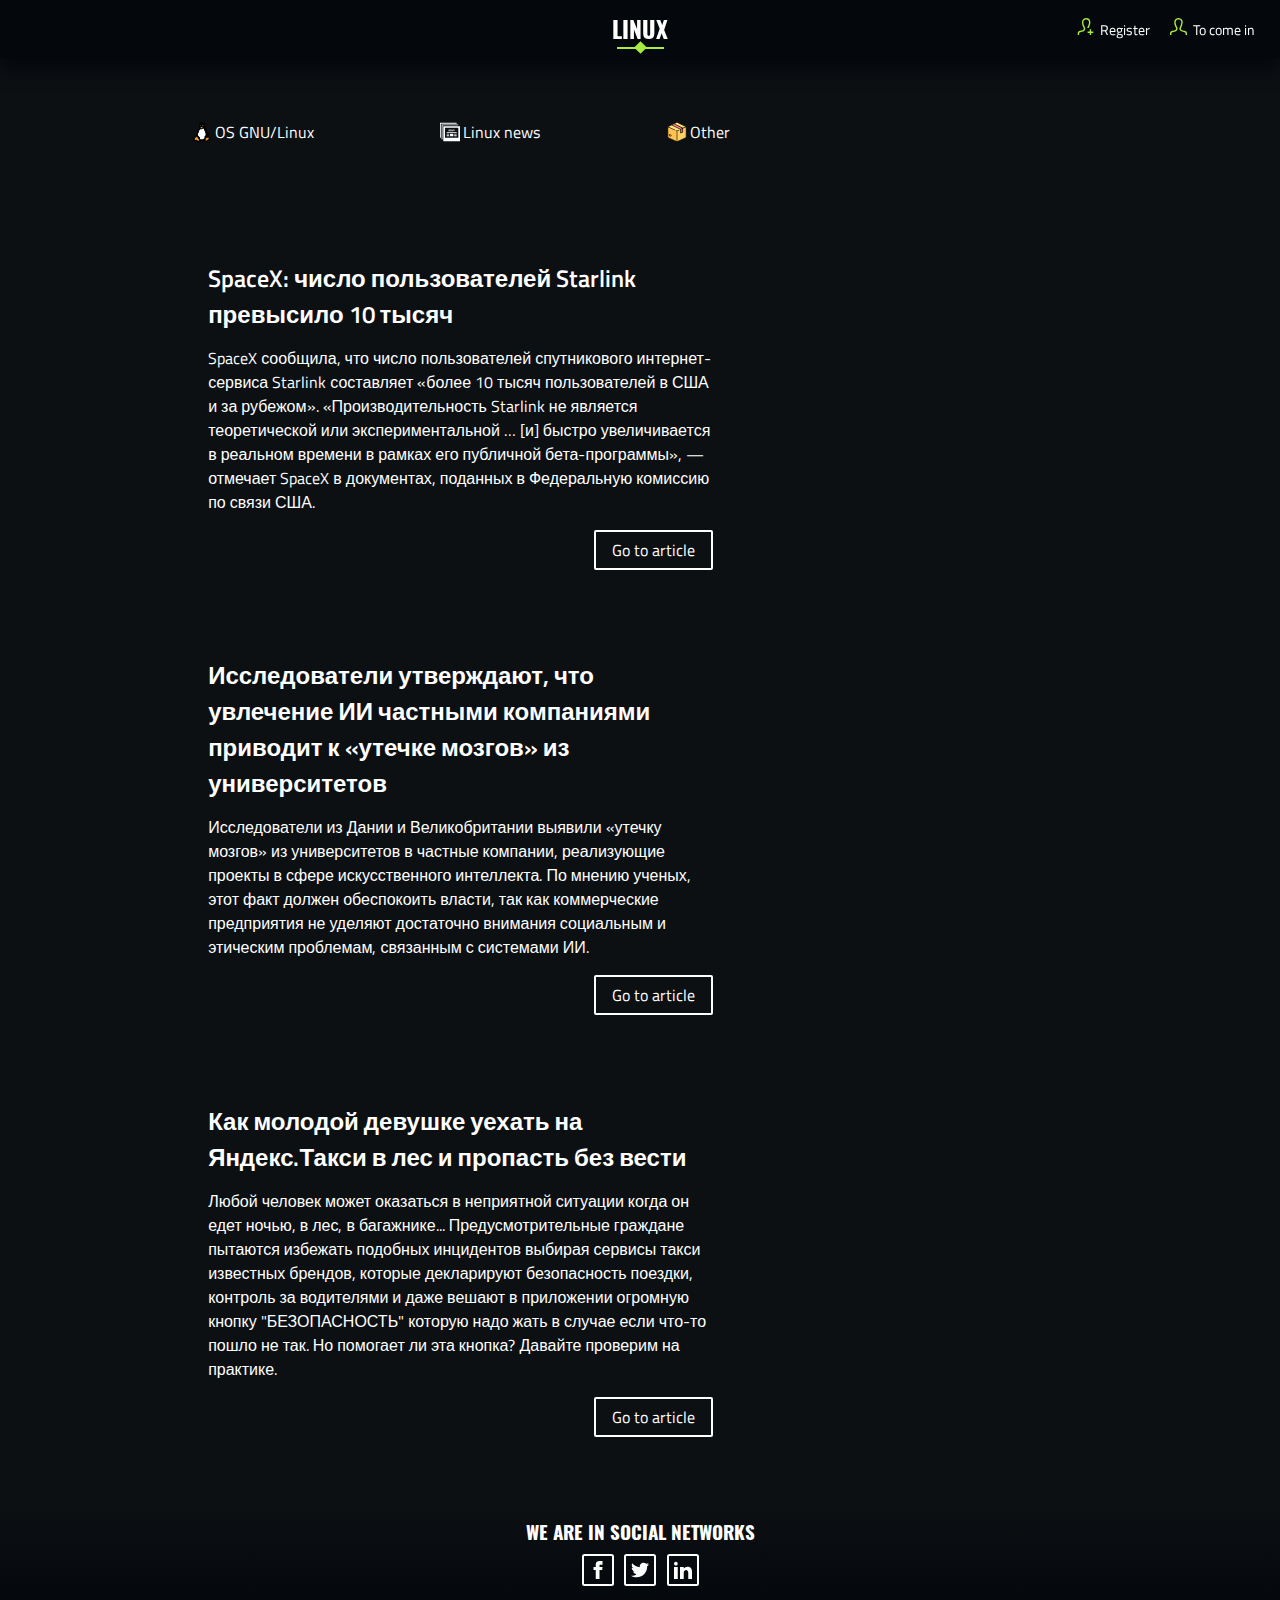
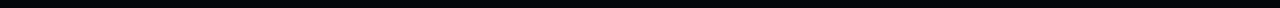
==== main.html @ f5ebb477 "add font-display for font-family" ====
<!DOCTYPE html>
<html lang="en">
<head>
    <meta charset="UTF-8">
    <meta name="viewport" content="width=device-width, initial-scale=1.0">
    <link rel="shortcut icon" href="img/iconsDistributions/linux.svg" type="image/png">
    <link rel="stylesheet" href="css/main.css">
    <title>Forum Linux</title>
</head>

<body>

    <svg style="display: none;">

        <symbol id="facebook" viewBox="0 0 24 24">
            <g>
                <path d="M9 8h-3v4h3v12h5v-12h3.642l.358-4h-4v-1.667c0-.955.192-1.333 1.115-1.333h2.885v-5h-3.808c-3.596 0-5.192 1.583-5.192 4.615v3.385z"/>
            </g>
        </symbol>
    
        <symbol id="twitter" viewBox="0 0 24 24">
            <g>
                <path d="M24 4.557c-.883.392-1.832.656-2.828.775 1.017-.609 1.798-1.574 2.165-2.724-.951.564-2.005.974-3.127 
                1.195-.897-.957-2.178-1.555-3.594-1.555-3.179 0-5.515 2.966-4.797 6.045-4.091-.205-7.719-2.165-10.148-5.144-1.29 
                2.213-.669 5.108 1.523 6.574-.806-.026-1.566-.247-2.229-.616-.054 2.281 1.581 4.415 3.949 4.89-.693.188-1.452.232-2.224.084.626 
                1.956 2.444 3.379 4.6 3.419-2.07 1.623-4.678 2.348-7.29 2.04 2.179 1.397 4.768 2.212 7.548 2.212 9.142 0 14.307-7.721 13.995-14.646.962-.695 
                1.797-1.562 2.457-2.549z"/>
            </g>
        </symbol>
    
        <symbol id="linkedin" viewBox="0 0 24 24">
            <g>
                <path  d="M4.98 3.5c0 1.381-1.11 2.5-2.48 2.5s-2.48-1.119-2.48-2.5c0-1.38 1.11-2.5 
                2.48-2.5s2.48 1.12 2.48 2.5zm.02 4.5h-5v16h5v-16zm7.982 0h-4.968v16h4.969v-8.399c0-4.67 
                6.029-5.052 6.029 0v8.399h4.988v-10.131c0-7.88-8.922-7.593-11.018-3.714v-2.155z"/>
            </g>
        </symbol>
    
    </svg>

    <div class="header-wrapper">
        <header class="header">
            <div class="header__container">
                <h2 class="header__title">Linux</h2>
            </div>
            <div class="header__other">
                <lu class="header__other__items">
                    <li class="header__other__item">
                        <a href="#" class="header__other__item-link main-link">
                            <img src="img/other/user-add.svg" alt="user-add" class="header__other__item-img">
                            Register
                        </a>
                    </li>
                    <li class="header__other__item">
                        <a href="#" class="header__other__item-link main-link">
                            <img src="img/other/user-come.svg" alt="user-come" class="header__other__item-img">
                            To come in
                        </a>
                    </li>
                </lu>
            </div>
            <button type="button" class="header__burger-btn">
                <span class="header__burger-btn-item">Menu</span>
            </button>
        </header>
        <div class="sidebar">
            <ul class="sidebar__items">
                <li class="sidebar__item">
                    <img src="img/iconsDistributions/linux.svg" alt="linux" class="sidebar__item-img">
                    <a href="pages/arch.html" class="sidebar__item-link main-link">OS GNU/Linux</a>
                </li>
                <li class="sidebar__item">
                    <img src="img/other/newspaper.svg" alt="newspaper" class="sidebar__item-img">
                    <a href="pages/linuxNews.html" class="sidebar__item-link main-link">Linux News</a>
                </li>
                <li class="sidebar__item">
                    <img src="img/other/package.svg" alt="package" class="sidebar__item-img">
                    <a href="pages/other.html" class="sidebar__item-link main-link">Other</a>
                </li>
            </ul>
            <hr>
            <div class="registration-entrance">
                <ul class="sidebar__items">
                    <li class="sidebar__item">
                        <a href="#" class="sidebar__item-link main-link">
                            <img src="img/other/user-add.svg" alt="user-add">
                            Register
                        </a>
                    </li>
                    <li class="sidebar__item">
                        <a href="#" class="sidebar__item-link main-link">
                            <img src="img/other/user-come.svg" alt="user-come">
                            To come in
                        </a>
                    </li>
                </ul>
            </div>
            <div class="sidebar__text">
                <h2 class="sidebar__title">
                    Linux is cool !
                </h2>
            </div>
        </div>
    </div>

    <div class="tabs-section">
        <div class="container">
            <div class="tabs-section__items">
                <div class="tabs-section__item">
                    <img src="img/iconsDistributions/linux.svg" alt="linux" class="tabs-section__item-img">
                    <a href="#" class="tabs-section__item-link main-link">OS GNU/Linux</a>
                </div>
                <div class="tabs-section__item">
                     <img src="img/other/newspaper.svg" alt="newspaper" class="tabs-section__item-img">
                    <a href="#" class="tabs-section__item-link main-link">Linux news</a>
                </div>
                <div class="tabs-section__item">
                     <img src="img/other/package.svg" alt="package" class="tabs-section__item-img">
                    <a href="#" class="tabs-section__item-link main-link">Other</a>
                </div>
            </div>
        </div>
    </div>

    <div class="main-content">
        <div class="container">
            <div class="main-content__items">
                <div class="main-content__item">
                    <h2 class="main-content__item-title">
                        <a href="#" class="main-content__item-link">
                            SpaceX: число пользователей Starlink превысило 10 тысяч
                        </a>
                    </h2>
                    <div class="main-content__item-description">
                        <p>
                            SpaceX сообщила, что число пользователей спутникового интернет-сервиса Starlink
                            составляет «более 10 тысяч пользователей в США и за рубежом».
                            «Производительность Starlink не является теоретической или экспериментальной … [и]
                            быстро увеличивается в реальном времени в рамках его публичной бета-программы», —
                            отмечает SpaceX в документах, поданных в Федеральную комиссию по связи США.
                        </p>
                    </div>
                    <div class="main-content__item-btn">
                        <a href="#" class="main-content__item-btn-link">Go to article</a>
                    </div>
                </div>
                <div class="main-content__item">
                    <h2 class="main-content__item-title">
                        <a href="#" class="main-content__item-link">
                            Исследователи утверждают, что увлечение ИИ частными компаниями приводит к «утечке мозгов» из университетов
                        </a>
                    </h2>
                    <div class="main-content__item-description">
                        <p>
                            Исследователи из Дании и Великобритании выявили «утечку мозгов» из университетов в
                            частные компании, реализующие проекты в сфере искусственного интеллекта. По мнению
                            ученых, этот факт должен обеспокоить власти, так как коммерческие предприятия не
                            уделяют достаточно внимания социальным и этическим проблемам, связанным с системами ИИ.
                        </p>
                    </div>
                    <div class="main-content__item-btn">
                        <a href="#" class="main-content__item-btn-link">Go to article</a>
                    </div>
                </div>               <div class="main-content__item">
                    <h2 class="main-content__item-title">
                        <a href="#" class="main-content__item-link">
                            Как молодой девушке уехать на Яндекс.Такси в лес и пропасть без вести
                        </a>
                    </h2>
                    <div class="main-content__item-description">
                        <p>
                            Любой человек может оказаться в неприятной ситуации когда он едет ночью, в лес, в багажнике...
                            Предусмотрительные граждане пытаются избежать подобных инцидентов выбирая сервисы такси
                            известных брендов, которые декларируют безопасность поездки, контроль за водителями и даже
                            вешают в приложении огромную кнопку "БЕЗОПАСНОСТЬ" которую надо жать в случае если что-то
                            пошло не так.

                            Но помогает ли эта кнопка? Давайте проверим на практике.
                        </p>
                    </div>
                    <div class="main-content__item-btn">
                        <a href="#" class="main-content__item-btn-link">Go to article</a>
                    </div>
                </div>
            </div>
        </div>
    </div>

    <footer class="footer">
        <div class="container">
            <h3 class="footer__title">We are in social networks</h3>
            <div class="footer__items-socialnet">
                <div class="footer__item-socialnet">
                    <a href="#" class="footer__item-socialnet-link">
                        <svg class="footer__item-socialnet-img">
                            <use xlink:href="#facebook"></use>
                        </svg>
                    </a>
                </div>
                <div class="footer__item-socialnet">
                    <a href="#" class="footer__item-socialnet-link">
                        <svg class="footer__item-socialnet-img">
                            <use xlink:href="#twitter"></use>
                        </svg>
                    </a>
                    </div>
                <div class="footer__item-socialnet">
                    <a href="#" class="footer__item-socialnet-link">
                        <svg class="footer__item-socialnet-img">
                            <use xlink:href="#linkedin"></use>
                        </svg>
                    </a>
                </div>
            </div>
        </div>
    </footer>

    <script src="js/script.js"></script>

</body>

</html>
---- css/main.css ----
@font-face {
  font-family: 'Titillium Web';
  src: url("../fonts/TitilliumWeb-SemiBold.woff") format("woff");
  font-weight: 700;
  font-style: normal;
  font-display: swap;
}

@font-face {
  font-family: 'Titillium Web';
  src: url("../fonts/TitilliumWeb-Regular.woff") format("woff");
  font-weight: 400;
  font-style: normal;
  font-display: swap;
}

@font-face {
  font-family: 'Titillium Web';
  src: url("../fonts/TitilliumWeb-Light.woff") format("woff");
  font-weight: 300;
  font-style: normal;
  font-display: swap;
}

@font-face {
  font-family: 'Oswald';
  src: url("../fonts/Oswald-Regular.woff") format("woff");
  font-weight: 400;
  font-style: normal;
  font-display: swap;
}

@font-face {
  font-family: 'Oswald';
  src: url("../fonts/Oswald-Bold.woff") format("woff");
  font-weight: 700;
  font-style: normal;
  font-display: swap;
}

@font-face {
  font-family: 'Open Sans';
  src: url("../fonts/OpenSans-SemiBold.woff") format("woff");
  font-weight: 700;
  font-style: normal;
  font-display: swap;
}

*,
*::before,
*::after {
  -webkit-box-sizing: border-box;
          box-sizing: border-box;
}

::-webkit-scrollbar {
  width: 7px;
  height: 4px;
  background-color: #04070b;
}

::-webkit-scrollbar-thumb {
  background-color: rgba(186, 240, 105, 0.9);
  border-radius: 8px;
}

body {
  margin: 0;
  font-family: "Titillium Web", sans-serif;
  background: #0c1013;
  color: #fff;
}

h1, h2, h3, h4, h5, h6, p, li, ul {
  margin: 0;
  padding: 0;
}

a {
  text-decoration: none;
}

hr {
  border: 0.5px solid #a6eb3f;
  width: 70%;
  margin: 15px auto;
}

.quote {
  margin: 0 auto;
  font-size: 22px;
  margin-top: 5px;
  font-family: "Open Sans";
  position: relative;
  display: table;
}

.quote:before {
  content: "";
  position: absolute;
  top: -25%;
  left: -25px;
  width: 30px;
  height: 20px;
  border-top: 2px solid #a6eb3f;
  border-left: 2px solid #a6eb3f;
}

.quote:after {
  content: "";
  position: absolute;
  bottom: -25%;
  right: -25px;
  width: 30px;
  height: 20px;
  border-bottom: 2px solid #a6eb3f;
  border-right: 2px solid #a6eb3f;
}

@media (max-width: 350px) {
  .quote:before, .quote:after {
    display: none;
  }
}

.main-link {
  position: relative;
  -webkit-transition: all 0.2s;
  transition: all 0.2s;
}

.main-link:before {
  content: "";
  width: 0;
  height: 2.5px;
  position: absolute;
  bottom: -3px;
  left: 50%;
  background: -webkit-gradient(linear, left top, right top, from(#a6eb3f), to(#baf069));
  background: linear-gradient(to right, #a6eb3f, #baf069);
  -webkit-transition: all 0.3s;
  transition: all 0.3s;
}

.main-link:hover:before {
  width: 100%;
  left: 0;
}

.description-link {
  color: #a6eb3f;
}

.subtopic-title {
  margin-bottom: 60px;
  margin-left: 10px;
  font-family: "Oswald";
  font-weight: 400;
  display: inline-block;
}

.subtopic-title:first-letter {
  font-size: 35px;
}

@media (max-width: 425px) {
  .subtopic-title {
    margin-bottom: 40px;
  }
}

.container {
  max-width: 70%;
  margin: 0 auto;
  position: relative;
  z-index: 5;
}

@media (max-width: 940px) {
  .container {
    max-width: 80%;
  }
}

@media (max-width: 425px) {
  .container {
    max-width: 85%;
  }
}

.slider__btn {
  margin: 8px;
  cursor: pointer;
}

.slider__btn.hide {
  pointer-events: none;
  opacity: 0.4;
}

.slider__btn__left img {
  -webkit-transform: rotate(180deg);
          transform: rotate(180deg);
}

.sidebar {
  height: 100vh;
  width: 30%;
  right: -30%;
  position: fixed;
  -webkit-transition: all 0.45s;
  transition: all 0.45s;
  background-color: #04070b;
  overflow: scroll;
}

.sidebar .registration-entrance {
  margin-top: 30px;
}

.sidebar .registration-entrance img {
  width: 24px;
}

.sidebar.active {
  right: 0;
}

.sidebar__items {
  margin: 12px auto auto;
  max-width: 55%;
}

.sidebar__item {
  list-style: none;
  margin: 12px 0;
  display: -webkit-box;
  display: -ms-flexbox;
  display: flex;
}

.sidebar__item-img {
  width: 28px;
  margin-right: 15px;
}

.sidebar__item-link {
  color: #fff;
}

.sidebar__item:last-child {
  margin-bottom: 0;
}

.sidebar__title {
  text-align: center;
  margin-top: 25%;
  font-size: 22px;
  font-family: "Oswald";
}

@media (min-width: 701px) {
  .sidebar {
    width: 30%;
    right: -30%;
  }
  .sidebar.active {
    right: -30%;
  }
}

@media (max-width: 700px) {
  .sidebar {
    width: 38%;
    right: -38%;
  }
}

@media (max-width: 500px) {
  .sidebar {
    width: 53%;
    right: -53%;
  }
}

@media (max-width: 350px) {
  .sidebar {
    width: 70%;
    right: -70%;
  }
}

.header {
  display: -webkit-box;
  display: -ms-flexbox;
  display: flex;
  -webkit-box-align: center;
      -ms-flex-align: center;
          align-items: center;
  background: #04070b;
  -webkit-box-shadow: 0 13px 15px -1px rgba(4, 7, 11, 0.85);
          box-shadow: 0 13px 15px -1px rgba(4, 7, 11, 0.85);
  width: 100%;
  position: relative;
  height: 58px;
}

.header__container {
  max-width: 1030px;
  margin: 0 auto;
  display: -webkit-box;
  display: -ms-flexbox;
  display: flex;
  -webkit-box-align: center;
      -ms-flex-align: center;
          align-items: center;
}

.header-wrapper {
  position: fixed;
  width: 100%;
  z-index: 20;
}

.header .nav {
  max-width: 100%;
  display: -webkit-box;
  display: -ms-flexbox;
  display: flex;
  -webkit-box-align: center;
      -ms-flex-align: center;
          align-items: center;
}

.header .nav__items {
  display: -webkit-box;
  display: -ms-flexbox;
  display: flex;
  padding: 0;
}

.header .nav__item {
  list-style: none;
  display: -webkit-box;
  display: -ms-flexbox;
  display: flex;
  -webkit-box-orient: horizontal;
  -webkit-box-direction: normal;
      -ms-flex-direction: row;
          flex-direction: row;
  margin-right: 35px;
}

.header .nav__item:last-child {
  margin-right: 0;
}

.header .nav__item-img {
  width: 17px;
  margin-right: 3px;
}

.header .nav__item-link {
  color: #fff;
}

.header__other {
  position: absolute;
  right: 25px;
}

.header__other__items {
  display: -webkit-box;
  display: -ms-flexbox;
  display: flex;
}

.header__other__item {
  list-style: none;
  display: -webkit-box;
  display: -ms-flexbox;
  display: flex;
  margin-right: 20px;
}

.header__other__item:last-child {
  margin-right: 0;
}

.header__other__item-img {
  width: 17px;
  margin-right: 3px;
}

.header__other__item-link {
  color: #fff;
  font-size: 14px;
}

.header__title {
  margin: 0 35px;
  text-transform: uppercase;
  font-size: 23px;
  position: relative;
  font-family: "Oswald";
}

.header__title:after {
  content: "";
  background: #a6eb3f;
  position: absolute;
  width: 84%;
  height: 2.5px;
  bottom: -3px;
  left: 4.9px;
}

.header__title:before {
  content: "";
  background: #a6eb3f;
  position: absolute;
  width: 9px;
  height: 9px;
  bottom: -6px;
  left: 42%;
  -webkit-transform: rotate(45deg);
          transform: rotate(45deg);
}

.header__title .nav:nth-child(3) {
  margin-left: 60px;
}

.header__burger-btn {
  display: none;
  padding: 10px 1px;
  margin-top: 5px;
  cursor: pointer;
  position: absolute;
  background: none;
  outline: none;
  border: none;
  right: 10%;
}

.header__burger-btn-item {
  display: block;
  width: 22px;
  height: 3.5px;
  font-size: 0;
  color: transparent;
  border-radius: 4px;
  position: relative;
  background-color: #a6eb3f;
}

.header__burger-btn-item:before, .header__burger-btn-item:after {
  content: "";
  height: 100%;
  background-color: #a6eb3f;
  border-radius: 4px;
  width: 22px;
  height: 3.5px;
  position: absolute;
  right: 0;
  -webkit-transition: all 0.3s;
  transition: all 0.3s;
}

.header__burger-btn-item:before {
  top: -8px;
}

.header__burger-btn-item:after {
  bottom: -8px;
}

.header__burger-btn.active-btn .header__burger-btn-item {
  width: 0;
}

.header__burger-btn.active-btn .header__burger-btn-item:before {
  -webkit-transform: rotate(45deg);
          transform: rotate(45deg);
  top: 0;
  width: 24px;
}

.header__burger-btn.active-btn .header__burger-btn-item:after {
  -webkit-transform: rotate(-45deg);
          transform: rotate(-45deg);
  bottom: 0;
  width: 24px;
}

@media (max-width: 1100px) {
  .header__other__item-link {
    font-size: 0;
    color: transparent;
  }
  .header__other__item-img {
    margin-bottom: 3px;
  }
}

@media (max-width: 820px) {
  .header__other {
    position: fixed;
    top: 83%;
    right: 4%;
    background-color: #04070b;
    border-radius: 20px;
  }
  .header__other__items {
    display: block;
  }
  .header__other__item {
    margin: 0 7px 18px 7px;
  }
  .header__other__item:first-child {
    margin-top: 18px;
  }
  .header__other__item img {
    margin: 0;
    -webkit-transition: -webkit-transform 0.15s;
    transition: -webkit-transform 0.15s;
    transition: transform 0.15s;
    transition: transform 0.15s, -webkit-transform 0.15s;
  }
  .header__other__item img:hover {
    -webkit-transform: scale(1.15);
            transform: scale(1.15);
  }
  .header__other .main-link:before {
    display: none;
  }
}

@media (max-width: 700px) {
  .header .nav__item {
    margin-right: 20px;
  }
}

@media (max-width: 620px) {
  .header {
    height: 56px;
  }
  .header__container {
    width: 80%;
  }
  .header__title {
    margin: 0;
  }
  .header__burger-btn {
    display: block;
  }
  .header .nav, .header__other {
    display: none;
  }
}

.main__intro {
  padding-top: 120px;
  position: relative;
  background: url("../img/other/MrRobot.jpg") center no-repeat;
  background-size: cover;
  padding-bottom: 70px;
}

.main__intro::after {
  content: '';
  position: absolute;
  top: 0;
  left: 0;
  right: 0;
  bottom: 0;
  background: rgba(0, 0, 0, 0.8);
  z-index: 2;
}

.main__intro-title {
  line-height: 1.2;
  font-family: "Oswald";
  font-size: 32px;
  text-align: center;
}

.main__intro-content {
  margin-top: 35px;
  display: -webkit-box;
  display: -ms-flexbox;
  display: flex;
  -webkit-box-pack: justify;
      -ms-flex-pack: justify;
          justify-content: space-between;
  -webkit-box-align: center;
      -ms-flex-align: center;
          align-items: center;
}

.main__intro-content p {
  margin-top: 10px;
  padding: 10px;
}

.main__intro-content__title {
  margin-left: 10px;
  margin-bottom: 0;
  margin-top: 70px;
}

.main__intro-content__img-back {
  display: -webkit-box;
  display: -ms-flexbox;
  display: flex;
  -ms-flex-wrap: wrap;
      flex-wrap: wrap;
  -webkit-transform: rotate(45deg);
          transform: rotate(45deg);
  margin-left: 5%;
  -webkit-box-pack: center;
      -ms-flex-pack: center;
          justify-content: center;
}

.main__intro-content__img-back-item {
  width: 34%;
  display: -webkit-box;
  display: -ms-flexbox;
  display: flex;
}

.main__intro-content__img-back-item.back-red {
  background: -webkit-gradient(linear, left top, right bottom, from(#940f0f), to(#261008));
  background: linear-gradient(to right bottom, #940f0f, #261008);
}

.main__intro-content__img-back-item.back-blue {
  background: -webkit-gradient(linear, left top, right bottom, from(#4d71b8), to(#202341));
  background: linear-gradient(to right bottom, #4d71b8, #202341);
}

.main__intro-content__img-back-item.back-green {
  background: -webkit-gradient(linear, left top, right bottom, from(#52cc74), to(#2e4d31));
  background: linear-gradient(to right bottom, #52cc74, #2e4d31);
}

.main__intro-content__img-back-item.back-gray {
  background: -webkit-gradient(linear, left top, right bottom, from(#606e78), to(#181b1f));
  background: linear-gradient(to right bottom, #606e78, #181b1f);
}

.main__intro-content__img-back img {
  width: 75px;
  padding: 2px;
  margin: 12px auto;
  -webkit-transform: rotate(-45deg);
          transform: rotate(-45deg);
}

@media (min-width: 635px) and (max-width: 790px) {
  .main__intro-content__img-back-item {
    width: 38%;
  }
}

@media (max-width: 635px) {
  .main__intro-content {
    -ms-flex-wrap: wrap;
        flex-wrap: wrap;
  }
  .main__intro-content__text {
    margin: 0 auto;
    text-align: center;
  }
  .main__intro-content__img-back {
    margin: 25% auto 0;
  }
}

@media (max-width: 360px) {
  .main__intro-content__img-back-item {
    width: 34%;
  }
  .main__intro-content__img-back-item img {
    width: 70px;
    padding: 0;
  }
}

.history {
  margin-top: 30px;
  position: relative;
}

.history__container {
  max-width: 70%;
  margin: 0 auto;
}

.history__content__items {
  display: -webkit-box;
  display: -ms-flexbox;
  display: flex;
  -webkit-transition: -webkit-transform 0.5s;
  transition: -webkit-transform 0.5s;
  transition: transform 0.5s;
  transition: transform 0.5s, -webkit-transform 0.5s;
}

.history__content__btns {
  text-align: center;
  margin-top: 25px;
  display: none;
}

.history__content-item {
  text-align: center;
  -webkit-transition: all 0.2s;
  transition: all 0.2s;
  border-radius: 8px;
}

.history__content-item:nth-child(2) {
  margin: 0 20px;
}

.history__content-item-score span {
  border: 2px solid #fff;
  border-radius: 50%;
  padding: 0 8px;
}

.history__content-item-title {
  margin: 10px 0;
}

.history__content-item:hover {
  -webkit-transform: scale(1.05);
          transform: scale(1.05);
  background: -webkit-gradient(linear, left bottom, left top, from(#04070b), to(#0c1013));
  background: linear-gradient(to top, #04070b, #0c1013);
  -webkit-box-shadow: 0 14px 28px rgba(0, 0, 0, 0.25), 0 10px 10px rgba(0, 0, 0, 0.22);
          box-shadow: 0 14px 28px rgba(0, 0, 0, 0.25), 0 10px 10px rgba(0, 0, 0, 0.22);
}

@media (min-width: 619px) {
  .history .history__content__items {
    -webkit-transform: translateX(0%);
            transform: translateX(0%);
  }
}

@media (max-width: 620px) {
  .history .history__content__btns {
    display: block;
  }
  .history .history__container {
    overflow: hidden;
    max-width: 85%;
    margin: 0 auto;
  }
  .history .history__content__items {
    -webkit-transform: translateX(0%);
            transform: translateX(0%);
  }
  .history .history__content-item {
    padding-top: 5px;
    -webkit-box-flex: 0;
        -ms-flex: 0 0 100%;
            flex: 0 0 100%;
    max-width: 100%;
  }
}

@media (max-width: 425px) {
  .history .history__container {
    max-width: 90%;
  }
}

.advantages {
  margin-top: 70px;
}

.advantages__items {
  display: -webkit-box;
  display: -ms-flexbox;
  display: flex;
  -webkit-box-pack: justify;
      -ms-flex-pack: justify;
          justify-content: space-between;
  -ms-flex-wrap: wrap;
      flex-wrap: wrap;
}

.advantages__item {
  text-align: center;
  margin: 0 20px 30px 0;
  width: 45%;
}

.advantages__item-title {
  margin-bottom: 25px;
  position: relative;
  display: inline-block;
  font-family: "Open Sans";
}

.advantages__item-title:first-letter {
  font-size: 24px;
}

.advantages__item-title:after {
  content: "";
  position: absolute;
  bottom: -5px;
  left: 0;
  width: 70%;
  height: 2px;
  -webkit-transform: translate(25%);
          transform: translate(25%);
  background: -webkit-gradient(linear, left top, right top, from(#a6eb3f), to(#baf069));
  background: linear-gradient(to right, #a6eb3f, #baf069);
}

.advantages__item-description span {
  font-weight: 700;
  border-bottom: 1.5px solid #fff;
}

.advantages__item:nth-child(even) {
  margin-right: 0;
}

@media (max-width: 500px) {
  .advantages .advantages__item {
    width: 100%;
    margin: 0 20px 30px 20px;
  }
}

.disadvantages {
  margin-top: 70px;
}

.disadvantages__items {
  display: -webkit-box;
  display: -ms-flexbox;
  display: flex;
  -webkit-box-pack: justify;
      -ms-flex-pack: justify;
          justify-content: space-between;
  text-align: center;
}

.disadvantages__item {
  margin: 0 20px 30px 0;
  max-width: 33.333%;
}

.disadvantages__item-title {
  margin-bottom: 25px;
  font-family: "Open Sans";
  display: inline-block;
  position: relative;
}

.disadvantages__item-title:first-letter {
  font-size: 24px;
}

.disadvantages__item-title:after {
  content: "";
  position: absolute;
  bottom: -5px;
  left: 0;
  width: 70%;
  height: 2px;
  -webkit-transform: translate(25%);
          transform: translate(25%);
  background: -webkit-gradient(linear, left top, right top, from(#a6eb3f), to(#baf069));
  background: linear-gradient(to right, #a6eb3f, #baf069);
}

.disadvantages__item:last-child {
  margin-right: 0;
}

@media (max-width: 840px) {
  .disadvantages .disadvantages__items {
    -ms-flex-wrap: wrap;
        flex-wrap: wrap;
  }
  .disadvantages .disadvantages__item {
    margin: 0 20px 30px 20px;
    max-width: 100%;
  }
}

.pop-distributions {
  margin-top: 70px;
}

.pop-distributions__content-item {
  display: -webkit-box;
  display: -ms-flexbox;
  display: flex;
}

.pop-distributions__content-item-text {
  margin: 20px 15px;
  text-align: center;
  border-radius: 8px;
  background: -webkit-gradient(linear, left bottom, left top, from(#04070b), to(#0c1013));
  background: linear-gradient(to top, #04070b, #0c1013);
  -webkit-box-shadow: 0 14px 28px rgba(0, 0, 0, 0.25), 0 10px 10px rgba(0, 0, 0, 0.22);
          box-shadow: 0 14px 28px rgba(0, 0, 0, 0.25), 0 10px 10px rgba(0, 0, 0, 0.22);
}

.pop-distributions__content-item-title {
  margin-bottom: 20px;
  margin-top: 10px;
  font-size: 20px;
  font-family: "Open Sans";
}

.pop-distributions__content-item-title:first-letter {
  font-size: 25px;
}

.pop-distributions__content-item-link {
  color: #a6eb3f;
}

.pop-distributions__content-item-description {
  padding: 0 15px;
}

.pop-distributions__content-item-img {
  max-width: 50%;
}

.pop-distributions-back-btn {
  text-align: center;
  margin-top: 55px;
}

.pop-distributions-back-btn h3 {
  margin-bottom: 25px;
  font-family: "Oswald";
}

.pop-distributions-btn {
  padding: 6px 23px;
  font-size: 18px;
  font-family: "Oswald";
  color: #fff;
  margin-top: 40px;
  border: 0;
  border-radius: 2px;
  -webkit-transition: background-color 0.15s, color 0.15s;
  transition: background-color 0.15s, color 0.15s;
  border: 2px solid #fff;
  border-radius: 2px;
}

.pop-distributions-btn:hover {
  background-color: #baf069;
  color: #0c1013;
  border: 2px solid #a6eb3f;
}

@media (max-width: 940px) {
  .pop-distributions__content-item {
    -ms-flex-wrap: wrap;
        flex-wrap: wrap;
  }
  .pop-distributions__content-item-text {
    margin: 20px 5px;
  }
  .pop-distributions__content-item-img {
    max-width: 100%;
    border-radius: 3px;
  }
  .pop-distributions__content-item-img:nth-child(odd) {
    -webkit-box-ordinal-group: 2;
        -ms-flex-order: 1;
            order: 1;
  }
}

.tabs-section {
  padding-top: 120px;
}

.tabs-section__items {
  max-width: 60%;
  display: -webkit-box;
  display: -ms-flexbox;
  display: flex;
  -webkit-box-pack: justify;
      -ms-flex-pack: justify;
          justify-content: space-between;
}

.tabs-section__item {
  display: -webkit-box;
  display: -ms-flexbox;
  display: flex;
}

.tabs-section__item-img {
  width: 20px;
  margin-right: 3px;
}

.tabs-section__item-link {
  color: #fff;
}

.main-content {
  margin-top: 100px;
}

.main-content__items {
  max-width: 60%;
}

.main-content__item {
  margin-bottom: 55px;
  padding: 3%;
}

.main-content__item-title {
  margin-bottom: 14px;
}

.main-content__item-link {
  color: #fff;
  -webkit-transition: color 0.1s;
  transition: color 0.1s;
}

.main-content__item-link:hover {
  color: #baf069;
}

.main-content__item-btn {
  margin-top: 16px;
  display: -webkit-box;
  display: -ms-flexbox;
  display: flex;
  -webkit-box-pack: end;
      -ms-flex-pack: end;
          justify-content: flex-end;
}

.main-content__item-btn-link {
  color: #fff;
  padding: 6px 16px;
  border: 2px solid #fff;
  border-radius: 2px;
  -webkit-transition: color 0.1s, background 0.1s, border 0.1s;
  transition: color 0.1s, background 0.1s, border 0.1s;
}

.main-content__item-btn-link:hover {
  background-color: #baf069;
  border: 2px solid #baf069;
  color: #04070b;
}

.footer {
  height: 100px;
  margin-top: 50px;
  background: -webkit-gradient(linear, left bottom, left top, from(#04070b), to(#0c1013));
  background: linear-gradient(to top, #04070b, #0c1013);
}

.footer__title {
  text-transform: uppercase;
  text-align: center;
  padding-top: 10px;
  font-family: "Oswald";
}

.footer__items-socialnet {
  display: -webkit-box;
  display: -ms-flexbox;
  display: flex;
  -webkit-box-pack: justify;
      -ms-flex-pack: justify;
          justify-content: space-between;
  max-width: 115px;
  margin: auto;
  margin-top: 10px;
}

.footer__item-socialnet {
  width: 30px;
  height: 30px;
  display: -webkit-box;
  display: -ms-flexbox;
  display: flex;
  -webkit-box-pack: center;
      -ms-flex-pack: center;
          justify-content: center;
  -webkit-box-align: center;
      -ms-flex-align: center;
          align-items: center;
}

.footer__item-socialnet-link {
  display: -webkit-box;
  display: -ms-flexbox;
  display: flex;
  -webkit-box-pack: center;
      -ms-flex-pack: center;
          justify-content: center;
  -webkit-box-align: center;
      -ms-flex-align: center;
          align-items: center;
  width: 32px;
  height: 32px;
  border: 2px solid #fff;
  border-radius: 2.5px;
  -webkit-transition: border 0.2s, background-color 0.2s;
  transition: border 0.2s, background-color 0.2s;
}

.footer__item-socialnet-link:hover {
  border: 2px solid #baf069;
  background-color: #baf069;
}

.footer__item-socialnet-link:hover .footer__item-socialnet-img {
  fill: #04070b;
}

.footer__item-socialnet-img {
  fill: #fff;
  height: 18px;
  -webkit-transition: fill 0.2s;
  transition: fill 0.2s;
}

.home-btn {
  position: fixed;
  bottom: 35px;
  left: 35px;
  background-color: transparent;
  outline: none;
  cursor: pointer;
  width: 35px;
  height: 35px;
  border: 2px solid #a6eb3f;
  border-radius: 50%;
}

.home-btn img {
  position: absolute;
  left: 4.5px;
  bottom: 7px;
  height: 22px;
  width: 22px;
}

@media (max-width: 700px) {
  .home-btn {
    display: none;
  }
}

.header__container-page {
  margin-left: 8%;
  margin-top: 10px;
}

.header__container-page-logo-text {
  display: -webkit-box;
  display: -ms-flexbox;
  display: flex;
  -webkit-box-align: center;
      -ms-flex-align: center;
          align-items: center;
}

.header__logo {
  width: 46px;
}

.header__text {
  margin-left: 18px;
  font-family: "Oswald";
}
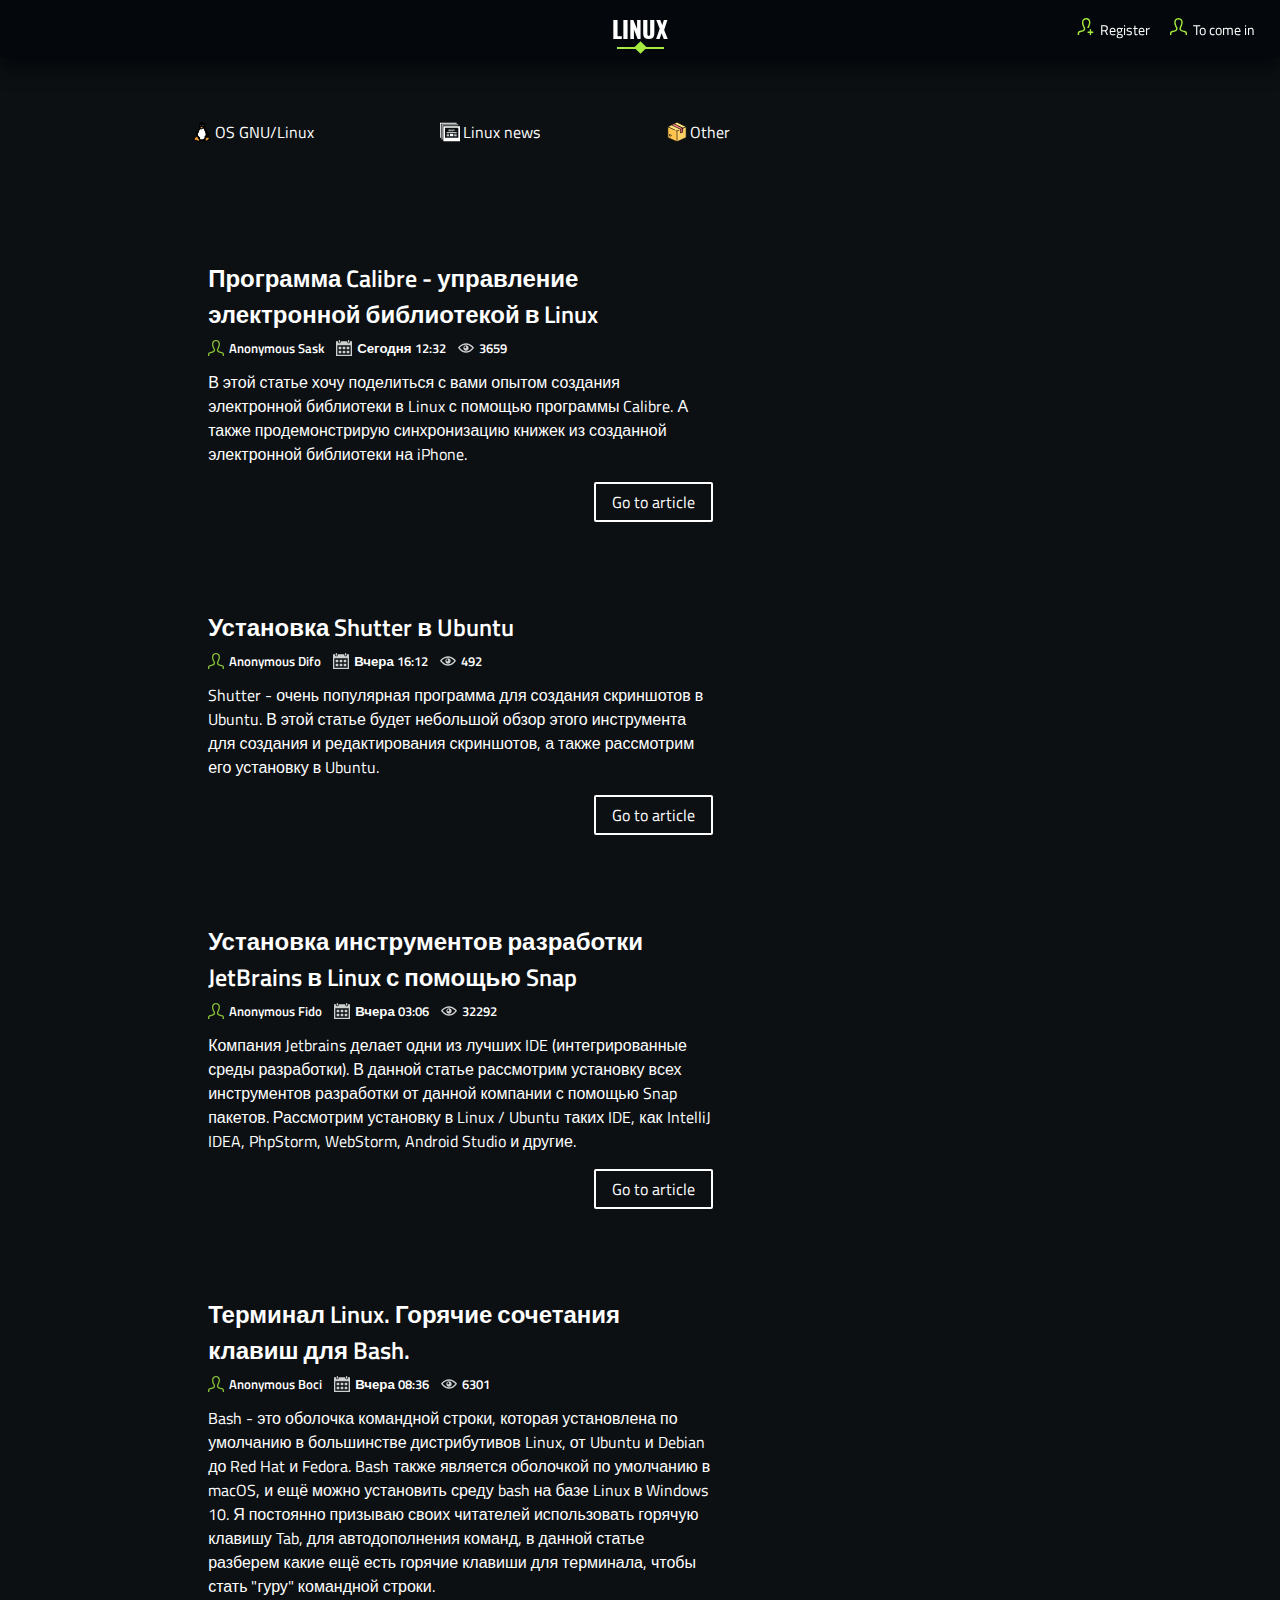
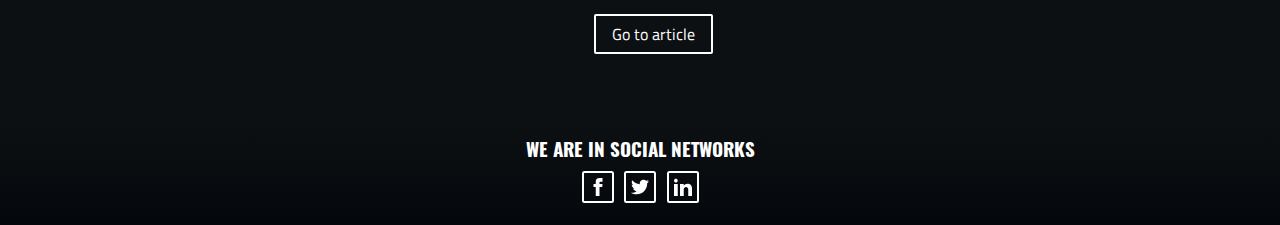
==== commit 573df350: "1) поработал над оформление главное страницы; 2) поработал над оформлением карточки" ====
--- a/main.html
+++ b/main.html
@@ -46,13 +46,13 @@
             <div class="header__other">
                 <lu class="header__other__items">
                     <li class="header__other__item">
-                        <a href="#" class="header__other__item-link main-link">
+                        <a href="#" class="header__other__item-link link-registration main-link">
                             <img src="img/other/user-add.svg" alt="user-add" class="header__other__item-img">
                             Register
                         </a>
                     </li>
                     <li class="header__other__item">
-                        <a href="#" class="header__other__item-link main-link">
+                        <a href="#" class="header__other__item-link link-sign-in main-link">
                             <img src="img/other/user-come.svg" alt="user-come" class="header__other__item-img">
                             To come in
                         </a>
@@ -67,7 +67,7 @@
             <ul class="sidebar__items">
                 <li class="sidebar__item">
                     <img src="img/iconsDistributions/linux.svg" alt="linux" class="sidebar__item-img">
-                    <a href="pages/arch.html" class="sidebar__item-link main-link">OS GNU/Linux</a>
+                    <a href="pages/osLinux.html" class="sidebar__item-link main-link">OS GNU/Linux</a>
                 </li>
                 <li class="sidebar__item">
                     <img src="img/other/newspaper.svg" alt="newspaper" class="sidebar__item-img">
@@ -82,15 +82,15 @@
             <div class="registration-entrance">
                 <ul class="sidebar__items">
                     <li class="sidebar__item">
-                        <a href="#" class="sidebar__item-link main-link">
+                        <a href="#" class="sidebar__item-link link-registration main-link">
                             <img src="img/other/user-add.svg" alt="user-add">
                             Register
                         </a>
                     </li>
                     <li class="sidebar__item">
-                        <a href="#" class="sidebar__item-link main-link">
+                        <a href="#" class="sidebar__item-link link-sign-in link-sign-in main-link">
                             <img src="img/other/user-come.svg" alt="user-come">
-                            To come in
+                            Sign in
                         </a>
                     </li>
                 </ul>
@@ -128,54 +128,113 @@
                 <div class="main-content__item">
                     <h2 class="main-content__item-title">
                         <a href="#" class="main-content__item-link">
-                            SpaceX: число пользователей Starlink превысило 10 тысяч
-                        </a>
-                    </h2>
-                    <div class="main-content__item-description">
-                        <p>
-                            SpaceX сообщила, что число пользователей спутникового интернет-сервиса Starlink
-                            составляет «более 10 тысяч пользователей в США и за рубежом».
-                            «Производительность Starlink не является теоретической или экспериментальной … [и]
-                            быстро увеличивается в реальном времени в рамках его публичной бета-программы», —
-                            отмечает SpaceX в документах, поданных в Федеральную комиссию по связи США.
-                        </p>
-                    </div>
-                    <div class="main-content__item-btn">
-                        <a href="#" class="main-content__item-btn-link">Go to article</a>
-                    </div>
-                </div>
-                <div class="main-content__item">
-                    <h2 class="main-content__item-title">
-                        <a href="#" class="main-content__item-link">
-                            Исследователи утверждают, что увлечение ИИ частными компаниями приводит к «утечке мозгов» из университетов
-                        </a>
-                    </h2>
-                    <div class="main-content__item-description">
-                        <p>
-                            Исследователи из Дании и Великобритании выявили «утечку мозгов» из университетов в
-                            частные компании, реализующие проекты в сфере искусственного интеллекта. По мнению
-                            ученых, этот факт должен обеспокоить власти, так как коммерческие предприятия не
-                            уделяют достаточно внимания социальным и этическим проблемам, связанным с системами ИИ.
-                        </p>
-                    </div>
-                    <div class="main-content__item-btn">
-                        <a href="#" class="main-content__item-btn-link">Go to article</a>
-                    </div>
-                </div>               <div class="main-content__item">
-                    <h2 class="main-content__item-title">
-                        <a href="#" class="main-content__item-link">
-                            Как молодой девушке уехать на Яндекс.Такси в лес и пропасть без вести
-                        </a>
-                    </h2>
-                    <div class="main-content__item-description">
-                        <p>
-                            Любой человек может оказаться в неприятной ситуации когда он едет ночью, в лес, в багажнике...
-                            Предусмотрительные граждане пытаются избежать подобных инцидентов выбирая сервисы такси
-                            известных брендов, которые декларируют безопасность поездки, контроль за водителями и даже
-                            вешают в приложении огромную кнопку "БЕЗОПАСНОСТЬ" которую надо жать в случае если что-то
-                            пошло не так.
-
-                            Но помогает ли эта кнопка? Давайте проверим на практике.
+                            Программа Calibre - управление электронной библиотекой в Linux
+                        </a>
+                    </h2>
+                    <div class="main-content__item-data">
+                        <div class="main-content__item-data__item">
+                            <h5 class="main-content__item-data-author">Anonymous Sask</h5>
+                        </div>
+                        <div class="main-content__item-data__item">
+                            <h5 class="main-content__item-data-publication-date">Сегодня 12:32</h5>
+                        </div>
+                        <div class="main-content__item-data__item">
+                            <h5 class="main-content__item-data-viewing">3659</h5>
+                        </div>
+                    </div>
+                    <div class="main-content__item-description">
+                        <p>
+                            В этой статье хочу поделиться с вами опытом создания электронной библиотеки в Linux с
+                            помощью программы Calibre. А также продемонстрирую синхронизацию книжек из созданной
+                            электронной библиотеки на iPhone.
+                        </p>
+                    </div>
+                    <div class="main-content__item-btn">
+                        <a href="#" class="main-content__item-btn-link">Go to article</a>
+                    </div>
+                </div>
+                <div class="main-content__item">
+                    <h2 class="main-content__item-title">
+                        <a href="#" class="main-content__item-link">
+                            Установка Shutter в Ubuntu
+                        </a>
+                    </h2>
+                    <div class="main-content__item-data">
+                        <div class="main-content__item-data__item">
+                            <h5 class="main-content__item-data-author">Anonymous Difo</h5>
+                        </div>
+                        <div class="main-content__item-data__item">
+                            <h5 class="main-content__item-data-publication-date">Вчера 16:12</h5>
+                        </div>
+                        <div class="main-content__item-data__item">
+                            <h5 class="main-content__item-data-viewing">492</h5>
+                        </div>
+                    </div>
+                    <div class="main-content__item-description">
+                        <p>
+                            Shutter - очень популярная программа для создания скриншотов в Ubuntu.
+                            В этой статье будет небольшой обзор этого инструмента для создания и
+                            редактирования скриншотов, а также рассмотрим его установку в Ubuntu.
+                        </p>
+                    </div>
+                    <div class="main-content__item-btn">
+                        <a href="#" class="main-content__item-btn-link">Go to article</a>
+                    </div>
+                </div>
+                <div class="main-content__item">
+                    <h2 class="main-content__item-title">
+                        <a href="#" class="main-content__item-link">
+                            Установка инструментов разработки JetBrains в Linux с помощью Snap
+                        </a>
+                    </h2>
+                    <div class="main-content__item-data">
+                        <div class="main-content__item-data__item">
+                            <h5 class="main-content__item-data-author">Anonymous Fido</h5>
+                        </div>
+                        <div class="main-content__item-data__item">
+                            <h5 class="main-content__item-data-publication-date">Вчера 03:06</h5>
+                        </div>
+                        <div class="main-content__item-data__item">
+                            <h5 class="main-content__item-data-viewing">32292</h5>
+                        </div>
+                    </div>
+                    <div class="main-content__item-description">
+                        <p>
+                            Компания Jetbrains делает одни из лучших IDE (интегрированные среды разработки).
+                            В данной статье рассмотрим установку всех инструментов разработки от данной компании
+                            с помощью Snap пакетов. Рассмотрим установку в Linux / Ubuntu таких IDE, как IntelliJ
+                            IDEA, PhpStorm, WebStorm, Android Studio и другие.
+                        </p>
+                    </div>
+                    <div class="main-content__item-btn">
+                        <a href="#" class="main-content__item-btn-link">Go to article</a>
+                    </div>
+                </div>
+                <div class="main-content__item">
+                    <h2 class="main-content__item-title">
+                        <a href="#" class="main-content__item-link">
+                            Терминал Linux. Горячие сочетания клавиш для Bash.
+                        </a>
+                    </h2>
+                    <div class="main-content__item-data">
+                        <div class="main-content__item-data__item">
+                            <h5 class="main-content__item-data-author">Anonymous Boci</h5>
+                        </div>
+                        <div class="main-content__item-data__item">
+                            <h5 class="main-content__item-data-publication-date">Вчера 08:36</h5>
+                        </div>
+                        <div class="main-content__item-data__item">
+                            <h5 class="main-content__item-data-viewing">6301</h5>
+                        </div>
+                    </div>
+                    <div class="main-content__item-description">
+                        <p>
+                            Bash - это оболочка командной строки, которая установлена по умолчанию в большинстве
+                            дистрибутивов Linux, от Ubuntu и Debian до Red Hat и Fedora. Bash также является
+                            оболочкой по умолчанию в macOS, и ещё можно установить среду bash на базе Linux в
+                            Windows 10. Я постоянно призываю своих читателей использовать горячую клавишу Tab,
+                            для автодополнения команд, в данной статье разберем какие ещё есть горячие клавиши
+                            для терминала, чтобы стать "гуру" командной строки.
                         </p>
                     </div>
                     <div class="main-content__item-btn">
@@ -215,7 +274,7 @@
         </div>
     </footer>
 
-    <script src="js/script.js"></script>
+    <script src="js/mainApp.js"></script>
 
 </body>
 
--- a/css/main.css
+++ b/css/main.css
@@ -90,7 +90,7 @@
   margin: 0 auto;
   font-size: 22px;
   margin-top: 5px;
-  font-family: "Open Sans";
+  font-family: "Open Sans", sans-serif;
   position: relative;
   display: table;
 }
@@ -154,7 +154,7 @@
 .subtopic-title {
   margin-bottom: 60px;
   margin-left: 10px;
-  font-family: "Oswald";
+  font-family: "Oswald", sans-serif;
   font-weight: 400;
   display: inline-block;
 }
@@ -256,7 +256,7 @@
   text-align: center;
   margin-top: 25%;
   font-size: 22px;
-  font-family: "Oswald";
+  font-family: "Oswald", sans-serif;
 }
 
 @media (min-width: 701px) {
@@ -395,6 +395,7 @@
 .header__other__item-link {
   color: #fff;
   font-size: 14px;
+  cursor: pointer;
 }
 
 .header__title {
@@ -402,7 +403,7 @@
   text-transform: uppercase;
   font-size: 23px;
   position: relative;
-  font-family: "Oswald";
+  font-family: "Oswald", sans-serif;
 }
 
 .header__title:after {
@@ -581,7 +582,7 @@
 
 .main__intro-title {
   line-height: 1.2;
-  font-family: "Oswald";
+  font-family: "Oswald", sans-serif;
   font-size: 32px;
   text-align: center;
 }
@@ -805,7 +806,7 @@
   margin-bottom: 25px;
   position: relative;
   display: inline-block;
-  font-family: "Open Sans";
+  font-family: "Open Sans", sans-serif;
 }
 
 .advantages__item-title:first-letter {
@@ -862,7 +863,7 @@
 
 .disadvantages__item-title {
   margin-bottom: 25px;
-  font-family: "Open Sans";
+  font-family: "Open Sans", sans-serif;
   display: inline-block;
   position: relative;
 }
@@ -923,7 +924,7 @@
   margin-bottom: 20px;
   margin-top: 10px;
   font-size: 20px;
-  font-family: "Open Sans";
+  font-family: "Open Sans", sans-serif;
 }
 
 .pop-distributions__content-item-title:first-letter {
@@ -949,13 +950,13 @@
 
 .pop-distributions-back-btn h3 {
   margin-bottom: 25px;
-  font-family: "Oswald";
+  font-family: "Oswald", sans-serif;
 }
 
 .pop-distributions-btn {
   padding: 6px 23px;
   font-size: 18px;
-  font-family: "Oswald";
+  font-family: "Oswald", sans-serif;
   color: #fff;
   margin-top: 40px;
   border: 0;
@@ -1020,6 +1021,12 @@
   color: #fff;
 }
 
+@media (max-width: 620px) {
+  .tabs-section {
+    display: none;
+  }
+}
+
 .main-content {
   margin-top: 100px;
 }
@@ -1034,7 +1041,7 @@
 }
 
 .main-content__item-title {
-  margin-bottom: 14px;
+  margin-bottom: 6px;
 }
 
 .main-content__item-link {
@@ -1045,6 +1052,82 @@
 
 .main-content__item-link:hover {
   color: #baf069;
+}
+
+.main-content__item-data {
+  display: -webkit-box;
+  display: -ms-flexbox;
+  display: flex;
+  -ms-flex-wrap: wrap;
+      flex-wrap: wrap;
+  -webkit-box-align: center;
+      -ms-flex-align: center;
+          align-items: center;
+  margin-bottom: 12px;
+}
+
+.main-content__item-data__item {
+  margin-right: 12px;
+}
+
+.main-content__item-data-author {
+  display: -webkit-box;
+  display: -ms-flexbox;
+  display: flex;
+  -webkit-box-align: center;
+      -ms-flex-align: center;
+          align-items: center;
+}
+
+.main-content__item-data-author:before {
+  content: ' ';
+  margin-right: 5px;
+  display: block;
+  background-image: url("../img/other/user-come.svg");
+  background-size: 16px 16px;
+  height: 16px;
+  width: 16px;
+  opacity: 0.8;
+}
+
+.main-content__item-data-publication-date {
+  display: -webkit-box;
+  display: -ms-flexbox;
+  display: flex;
+  -webkit-box-align: center;
+      -ms-flex-align: center;
+          align-items: center;
+}
+
+.main-content__item-data-publication-date:before {
+  content: ' ';
+  margin-right: 5px;
+  display: block;
+  background-image: url("../img/other/calendar.svg");
+  background-size: 16px 16px;
+  height: 16px;
+  width: 16px;
+  opacity: 0.8;
+}
+
+.main-content__item-data-viewing {
+  display: -webkit-box;
+  display: -ms-flexbox;
+  display: flex;
+  -webkit-box-align: center;
+      -ms-flex-align: center;
+          align-items: center;
+}
+
+.main-content__item-data-viewing:before {
+  content: ' ';
+  margin-right: 5px;
+  display: block;
+  background-image: url("../img/other/eye.svg");
+  background-size: 16px 16px;
+  height: 16px;
+  width: 16px;
+  opacity: 0.8;
 }
 
 .main-content__item-btn {
@@ -1070,6 +1153,19 @@
   background-color: #baf069;
   border: 2px solid #baf069;
   color: #04070b;
+}
+
+@media (max-width: 620px) {
+  .main-content {
+    padding-top: 100px;
+    margin-top: 0;
+  }
+  .main-content__items {
+    max-width: 100%;
+  }
+  .main-content__item {
+    margin-bottom: 30px;
+  }
 }
 
 .footer {
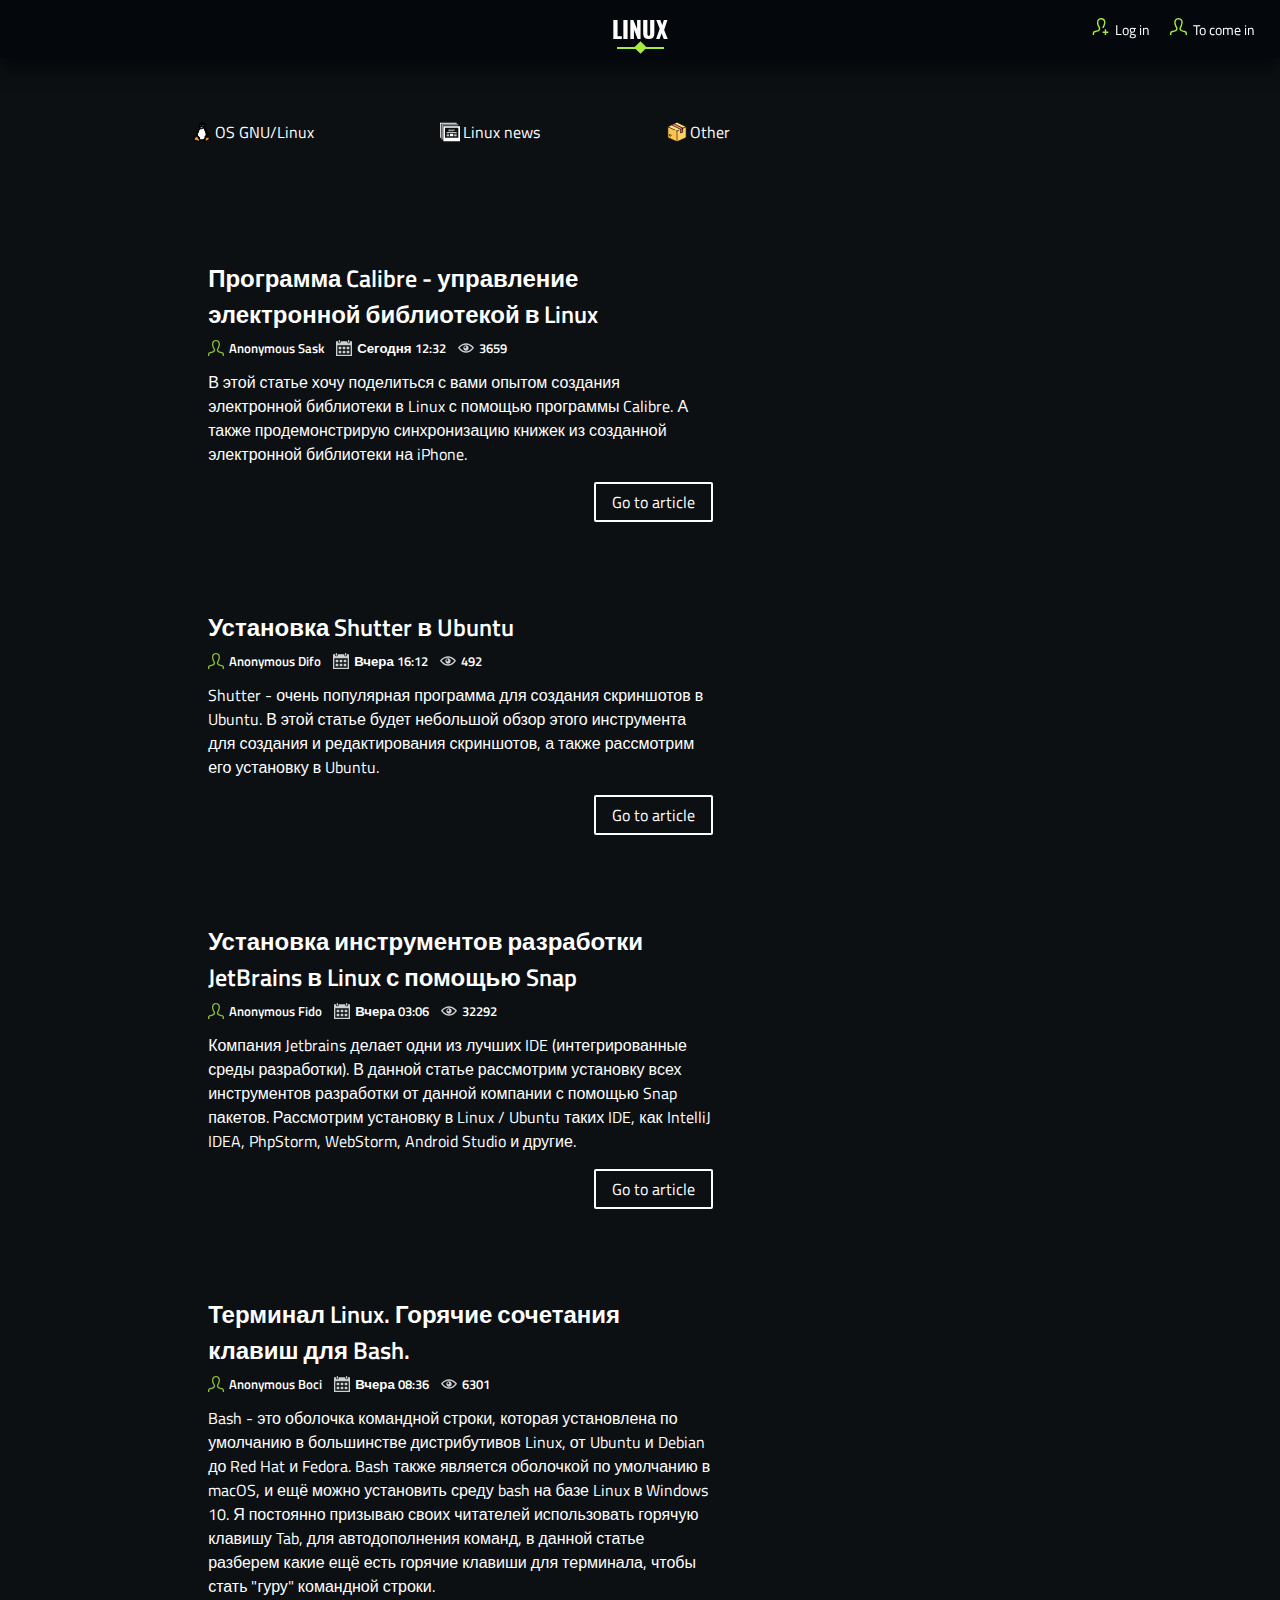
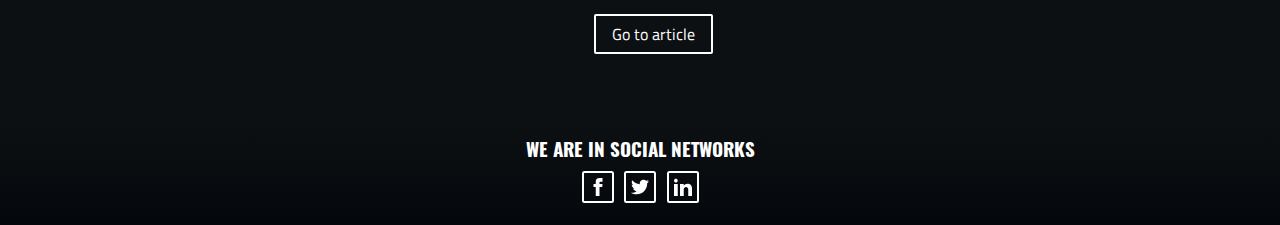
==== commit e7d9ff17: "Изменил кнопки на регистрацию и войти в sidebar" ====
--- a/main.html
+++ b/main.html
@@ -48,7 +48,7 @@
                     <li class="header__other__item">
                         <a href="#" class="header__other__item-link link-registration main-link">
                             <img src="img/other/user-add.svg" alt="user-add" class="header__other__item-img">
-                            Register
+                            Log in
                         </a>
                     </li>
                     <li class="header__other__item">
@@ -82,14 +82,14 @@
             <div class="registration-entrance">
                 <ul class="sidebar__items">
                     <li class="sidebar__item">
+                        <img src="img/other/user-add.svg" alt="user-add" class="sidebar__item-img">
                         <a href="#" class="sidebar__item-link link-registration main-link">
-                            <img src="img/other/user-add.svg" alt="user-add">
-                            Register
+                            Log in
                         </a>
                     </li>
                     <li class="sidebar__item">
+                        <img src="img/other/user-come.svg" alt="user-come" class="sidebar__item-img">
                         <a href="#" class="sidebar__item-link link-sign-in link-sign-in main-link">
-                            <img src="img/other/user-come.svg" alt="user-come">
                             Sign in
                         </a>
                     </li>
--- a/css/main.css
+++ b/css/main.css
@@ -218,10 +218,6 @@
   margin-top: 30px;
 }
 
-.sidebar .registration-entrance img {
-  width: 24px;
-}
-
 .sidebar.active {
   right: 0;
 }
@@ -246,6 +242,12 @@
 
 .sidebar__item-link {
   color: #fff;
+  display: -webkit-box;
+  display: -ms-flexbox;
+  display: flex;
+  -webkit-box-align: center;
+      -ms-flex-align: center;
+          align-items: center;
 }
 
 .sidebar__item:last-child {
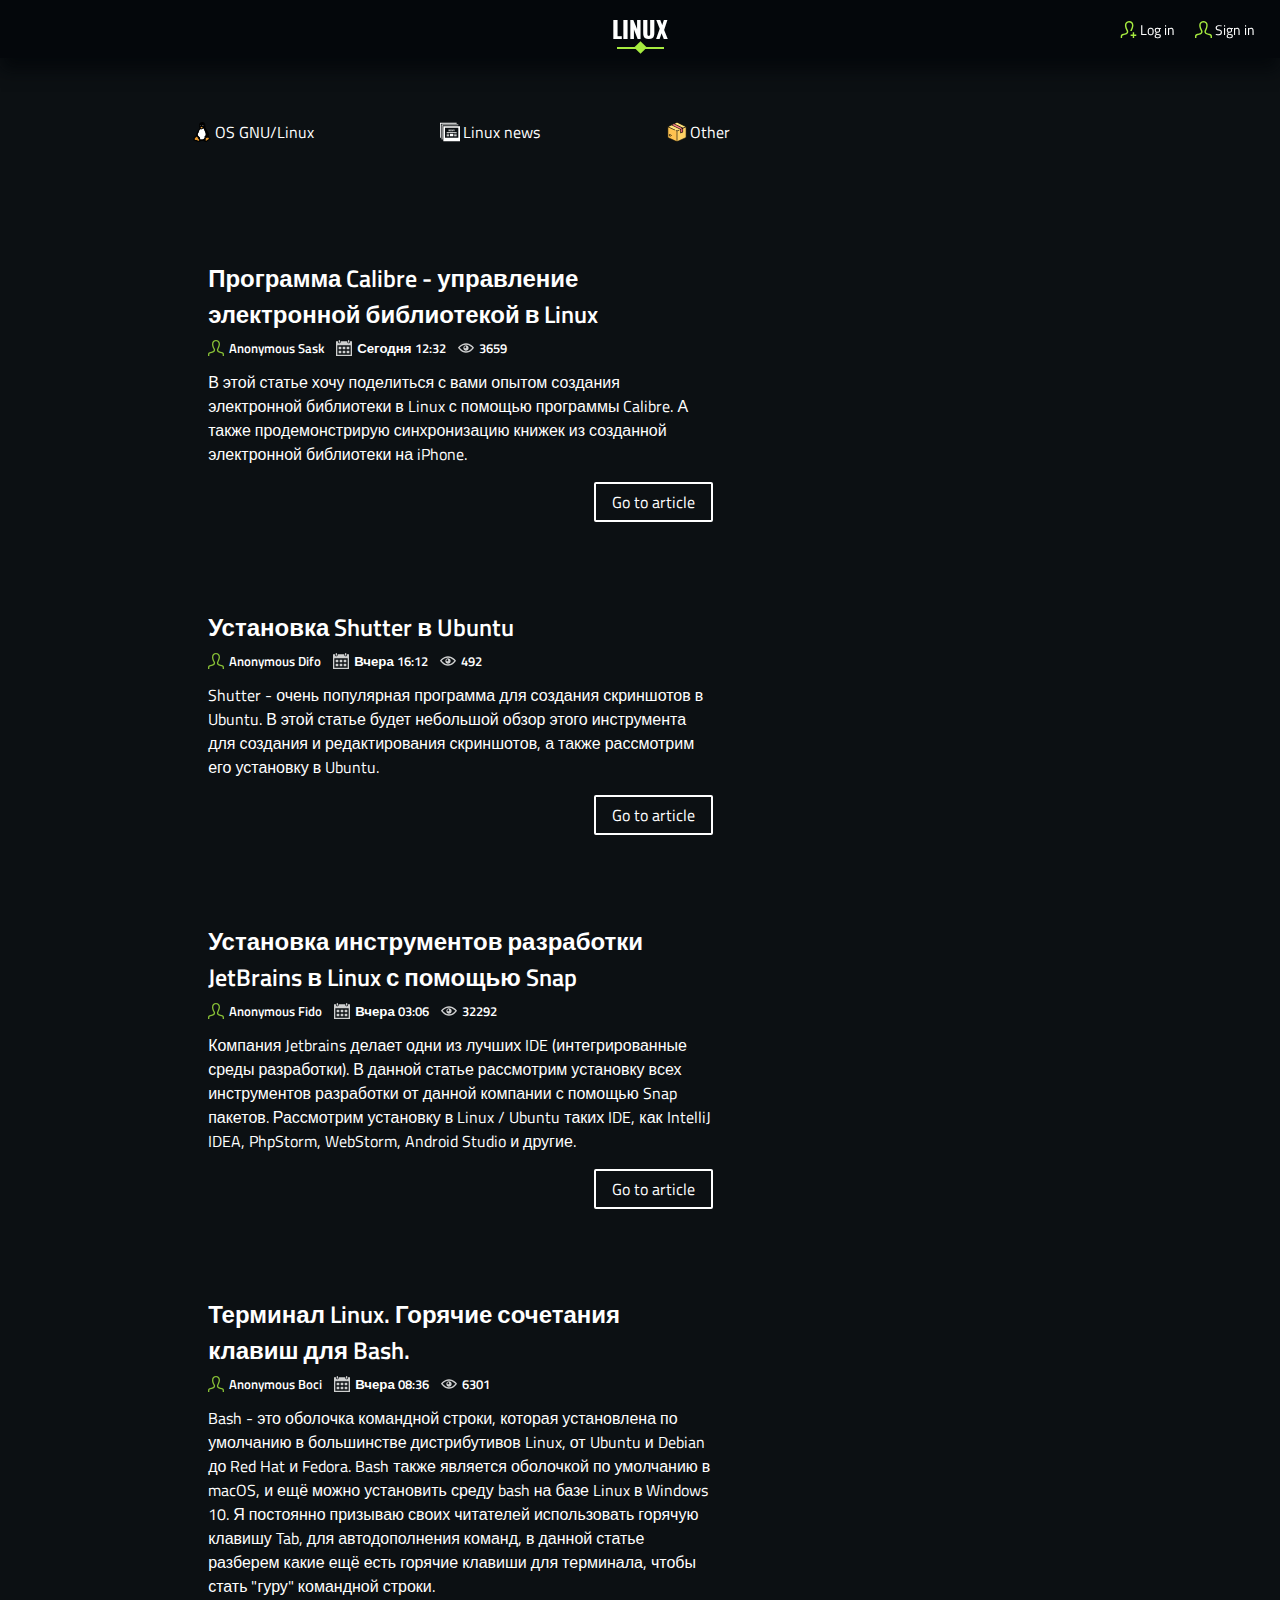
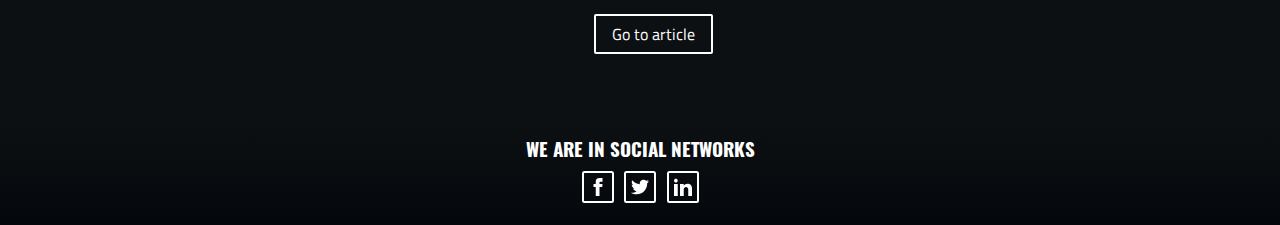
==== commit 52db3b7b: "Создал блок с описание того для чего создавался этот проект" ====
--- a/main.html
+++ b/main.html
@@ -46,16 +46,12 @@
             <div class="header__other">
                 <lu class="header__other__items">
                     <li class="header__other__item">
-                        <a href="#" class="header__other__item-link link-registration main-link">
-                            <img src="img/other/user-add.svg" alt="user-add" class="header__other__item-img">
-                            Log in
-                        </a>
+                        <img src="img/other/user-add.svg" alt="user-add" class="header__other__item-img">
+                        <a role="button" class="header__other__item-link link-registration main-link">Log in</a>
                     </li>
                     <li class="header__other__item">
-                        <a href="#" class="header__other__item-link link-sign-in main-link">
-                            <img src="img/other/user-come.svg" alt="user-come" class="header__other__item-img">
-                            To come in
-                        </a>
+                        <img src="img/other/user-come.svg" alt="user-come" class="header__other__item-img">
+                        <a role="button" class="header__other__item-link link-sign-in main-link">Sign in</a>
                     </li>
                 </lu>
             </div>
--- a/css/main.css
+++ b/css/main.css
@@ -994,6 +994,45 @@
   }
 }
 
+.about-us {
+  margin-top: 70px;
+}
+
+.about-us__content-item {
+  margin-bottom: 25px;
+}
+
+.about-us__content-item-text {
+  max-width: 80%;
+  margin: 10px auto 0;
+}
+
+.about-us__content-item-title {
+  font-family: "Open Sans", sans-serif;
+  position: relative;
+}
+
+.about-us__content-item-title:after {
+  content: "";
+  position: absolute;
+  background: #a6eb3f;
+  height: 25px;
+  width: 23px;
+  -webkit-transform: skewX(-20deg);
+          transform: skewX(-20deg);
+  top: 8%;
+  left: -0.3%;
+  z-index: -1;
+}
+
+.about-us__content-item-title:first-letter {
+  font-size: 22px;
+}
+
+.about-us__content-item:last-child {
+  margin-bottom: 0;
+}
+
 .tabs-section {
   padding-top: 120px;
 }
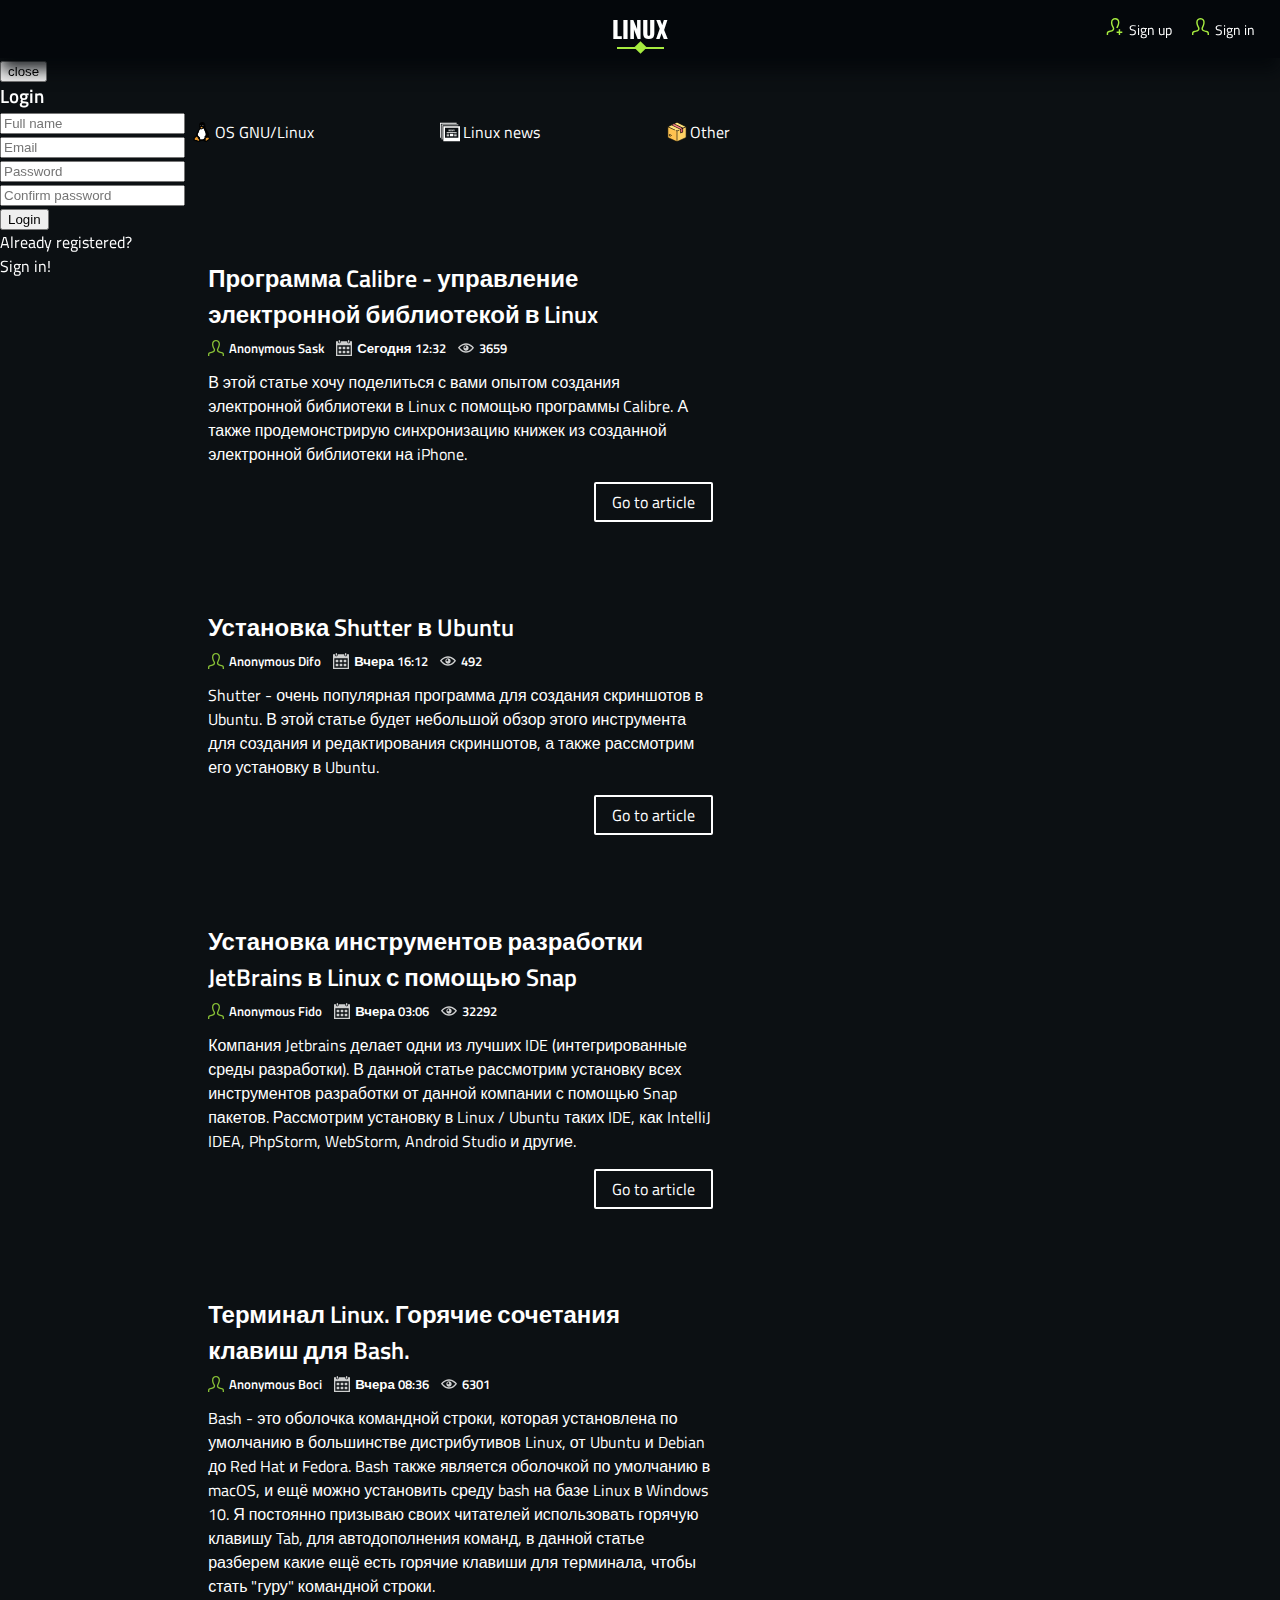
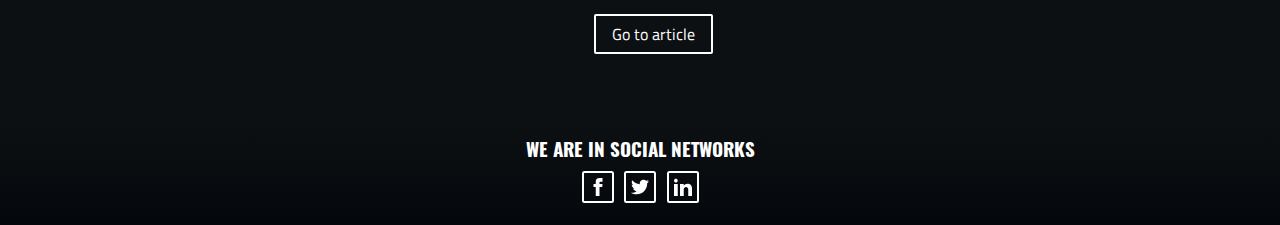
==== commit 0109b613: "Создал окно регистрации и окно войти, также добавил кнопки для открытие окна регистрации/войти в окн" ====
--- a/main.html
+++ b/main.html
@@ -38,7 +38,7 @@
     
     </svg>
 
-    <div class="header-wrapper">
+    <div class="header-wrapper lock-padding">
         <header class="header">
             <div class="header__container">
                 <h2 class="header__title">Linux</h2>
@@ -46,12 +46,16 @@
             <div class="header__other">
                 <lu class="header__other__items">
                     <li class="header__other__item">
-                        <img src="img/other/user-add.svg" alt="user-add" class="header__other__item-img">
-                        <a role="button" class="header__other__item-link link-registration main-link">Log in</a>
+                        <a role="button" class="header__other__item-link link-registration main-link">
+                            <img src="img/other/user-add.svg" alt="user-add" class="header__other__item-img">
+                            Sign up
+                        </a>
                     </li>
                     <li class="header__other__item">
-                        <img src="img/other/user-come.svg" alt="user-come" class="header__other__item-img">
-                        <a role="button" class="header__other__item-link link-sign-in main-link">Sign in</a>
+                        <a role="button" class="header__other__item-link link-sign-in main-link">
+                            <img src="img/other/user-come.svg" alt="user-come" class="header__other__item-img">
+                            Sign in
+                        </a>
                     </li>
                 </lu>
             </div>
@@ -59,6 +63,40 @@
                 <span class="header__burger-btn-item">Menu</span>
             </button>
         </header>
+
+        <div class="window-registration">
+            <div class="window-registration__body">
+                <div class="window-registration__content">
+                    <div class="window-registration-back-close">
+                        <button type="button" class="window-registration-close-btn">close</button>
+                    </div>
+                    <h3 class="window-registration__title">Login</h3>
+                    <form class="window-registration__forms" action="index.html">
+                        <div class="window-registration__forms-fullname">
+                            <input type="text" class="forms-fullname" placeholder="Full name">
+                        </div>
+                        <div class="window-registration__forms-email">
+                            <input type="email" class="forms-email" placeholder="Email">
+                        </div>
+                        <div class="window-registration__forms-password">
+                            <input type="password" class="forms-password" placeholder="Password">
+                        </div>
+                        <div class="window-registration__forms-email">
+                            <input type="password" class="forms-password" placeholder="Confirm password">
+                        </div>
+                        <div class="window-registration__forms-back-btn">
+                            <button class="window-registration__forms-btn" type="submit">Login</button>
+                        </div>
+                    </form>
+                    <div class="window-registration__already">
+                        <p>
+                            Already registered? <br> <a role="button" class="window-registration__already-link link-sign-in main-link">Sign in!</a>
+                        </p>
+                    </div>
+                </div>
+            </div>
+        </div>    
+
         <div class="sidebar">
             <ul class="sidebar__items">
                 <li class="sidebar__item">
@@ -80,7 +118,7 @@
                     <li class="sidebar__item">
                         <img src="img/other/user-add.svg" alt="user-add" class="sidebar__item-img">
                         <a href="#" class="sidebar__item-link link-registration main-link">
-                            Log in
+                            Sign up
                         </a>
                     </li>
                     <li class="sidebar__item">
--- a/css/main.css
+++ b/css/main.css
@@ -69,6 +69,10 @@
   font-family: "Titillium Web", sans-serif;
   background: #0c1013;
   color: #fff;
+}
+
+body.lock {
+  overflow: hidden;
 }
 
 h1, h2, h3, h4, h5, h6, p, li, ul {
@@ -218,8 +222,16 @@
   margin-top: 30px;
 }
 
+.sidebar .registration-entrance img {
+  width: 24px;
+}
+
 .sidebar.active {
   right: 0;
+}
+
+.sidebar.active body {
+  background-color: rgba(0, 0, 0, 0.8);
 }
 
 .sidebar__items {
@@ -437,7 +449,6 @@
 .header__burger-btn {
   display: none;
   padding: 10px 1px;
-  margin-top: 5px;
   cursor: pointer;
   position: absolute;
   background: none;
@@ -563,6 +574,183 @@
   }
 }
 
+.window-registration-sign__body {
+  min-height: 100%;
+  display: -webkit-box;
+  display: -ms-flexbox;
+  display: flex;
+  -webkit-box-align: center;
+      -ms-flex-align: center;
+          align-items: center;
+  -webkit-box-pack: center;
+      -ms-flex-pack: center;
+          justify-content: center;
+  padding: 30px 10px;
+}
+
+.window-registration-sign__forms {
+  color: #000;
+  margin: 0 auto;
+  padding: 30px;
+  text-align: center;
+}
+
+.window-registration-sign__forms input {
+  position: relative;
+  font-size: 14px;
+  width: 90%;
+  text-align: center;
+  outline: none;
+  padding: 10px 30px;
+  border: 0;
+  margin-bottom: 20px;
+  border-radius: 25px;
+}
+
+.window-registration-sign__content {
+  position: relative;
+  min-width: 55%;
+  background-color: #101417;
+  color: #fff;
+  -webkit-transition: 0.6s all;
+  transition: 0.6s all;
+  opacity: 0;
+  -webkit-transform: translate(0px, -100%);
+          transform: translate(0px, -100%);
+  border-radius: 5px;
+}
+
+.window-registration-sign__title {
+  text-align: center;
+  margin-top: 30px;
+  font-size: 35px;
+  font-family: "Open Sans", sans-serif;
+}
+
+.window-registration-sign-back-close {
+  top: 6px;
+  right: 10px;
+  position: absolute;
+}
+
+.window-close-btn {
+  font-size: 0;
+  color: transparent;
+  border: none;
+  outline: none;
+  background: none;
+  cursor: pointer;
+  padding: 11px;
+}
+
+.window-close-btn:after, .window-close-btn:before {
+  content: "";
+  height: 100%;
+  background-color: #a6eb3f;
+  border-radius: 4px;
+  width: 22px;
+  height: 3.5px;
+  position: absolute;
+  right: 0;
+}
+
+.window-close-btn:after {
+  -webkit-transform: rotate(45deg);
+          transform: rotate(45deg);
+}
+
+.window-close-btn:before {
+  -webkit-transform: rotate(-45deg);
+          transform: rotate(-45deg);
+}
+
+.window-registration-sign__already {
+  display: -webkit-box;
+  display: -ms-flexbox;
+  display: flex;
+  text-align: center;
+  -webkit-box-pack: center;
+      -ms-flex-pack: center;
+          justify-content: center;
+  margin-bottom: 20px;
+}
+
+.window-registration-sign__already-link {
+  cursor: pointer;
+  color: #a6eb3f;
+  -webkit-transition: color 0.3s;
+  transition: color 0.3s;
+}
+
+.window-registration-sign__already-link:hover {
+  color: #fff;
+}
+
+.window-forms-back-btn {
+  display: -webkit-box;
+  display: -ms-flexbox;
+  display: flex;
+  -webkit-box-pack: center;
+      -ms-flex-pack: center;
+          justify-content: center;
+}
+
+.window-forms-btn {
+  font-size: 16px;
+  font-family: "Open Sans", sans-serif;
+  text-transform: uppercase;
+  display: -webkit-box;
+  display: -ms-flexbox;
+  display: flex;
+  -webkit-box-pack: center;
+      -ms-flex-pack: center;
+          justify-content: center;
+  -webkit-box-align: center;
+      -ms-flex-align: center;
+          align-items: center;
+  padding: 0 20px;
+  cursor: pointer;
+  background: -webkit-gradient(linear, left top, right bottom, from(#97e81f), to(#c5f280));
+  background: linear-gradient(to right bottom, #97e81f, #c5f280);
+  width: 70%;
+  height: 40px;
+  border: 0;
+  border-radius: 25px;
+}
+
+.window-registration-sign {
+  position: fixed;
+  width: 100%;
+  height: 100%;
+  background-color: rgba(0, 0, 0, 0.8);
+  top: 0;
+  right: 0;
+  z-index: 50;
+  overflow-y: auto;
+  overflow-x: hidden;
+  opacity: 0;
+  visibility: hidden;
+  -webkit-transition: 0.6s all;
+  transition: 0.6s all;
+}
+
+.window-registration-sign.window-open {
+  opacity: 1;
+  visibility: visible;
+}
+
+.window-registration-sign.window-open .window-registration-sign__content {
+  opacity: 1;
+  -webkit-transform: translate(0px, 0px);
+          transform: translate(0px, 0px);
+}
+
+@media (min-width: 734px) and (max-width: 100vw) {
+  .window-registration-sign__content {
+    min-width: 35%;
+  }
+}
+
 .main__intro {
   padding-top: 120px;
   position: relative;
@@ -723,6 +911,7 @@
   -webkit-transition: all 0.2s;
   transition: all 0.2s;
   border-radius: 8px;
+  width: 33.333%;
 }
 
 .history__content-item:nth-child(2) {
@@ -1282,53 +1471,3 @@
   -webkit-transition: fill 0.2s;
   transition: fill 0.2s;
 }
-
-.home-btn {
-  position: fixed;
-  bottom: 35px;
-  left: 35px;
-  background-color: transparent;
-  outline: none;
-  cursor: pointer;
-  width: 35px;
-  height: 35px;
-  border: 2px solid #a6eb3f;
-  border-radius: 50%;
-}
-
-.home-btn img {
-  position: absolute;
-  left: 4.5px;
-  bottom: 7px;
-  height: 22px;
-  width: 22px;
-}
-
-@media (max-width: 700px) {
-  .home-btn {
-    display: none;
-  }
-}
-
-.header__container-page {
-  margin-left: 8%;
-  margin-top: 10px;
-}
-
-.header__container-page-logo-text {
-  display: -webkit-box;
-  display: -ms-flexbox;
-  display: flex;
-  -webkit-box-align: center;
-      -ms-flex-align: center;
-          align-items: center;
-}
-
-.header__logo {
-  width: 46px;
-}
-
-.header__text {
-  margin-left: 18px;
-  font-family: "Oswald";
-}
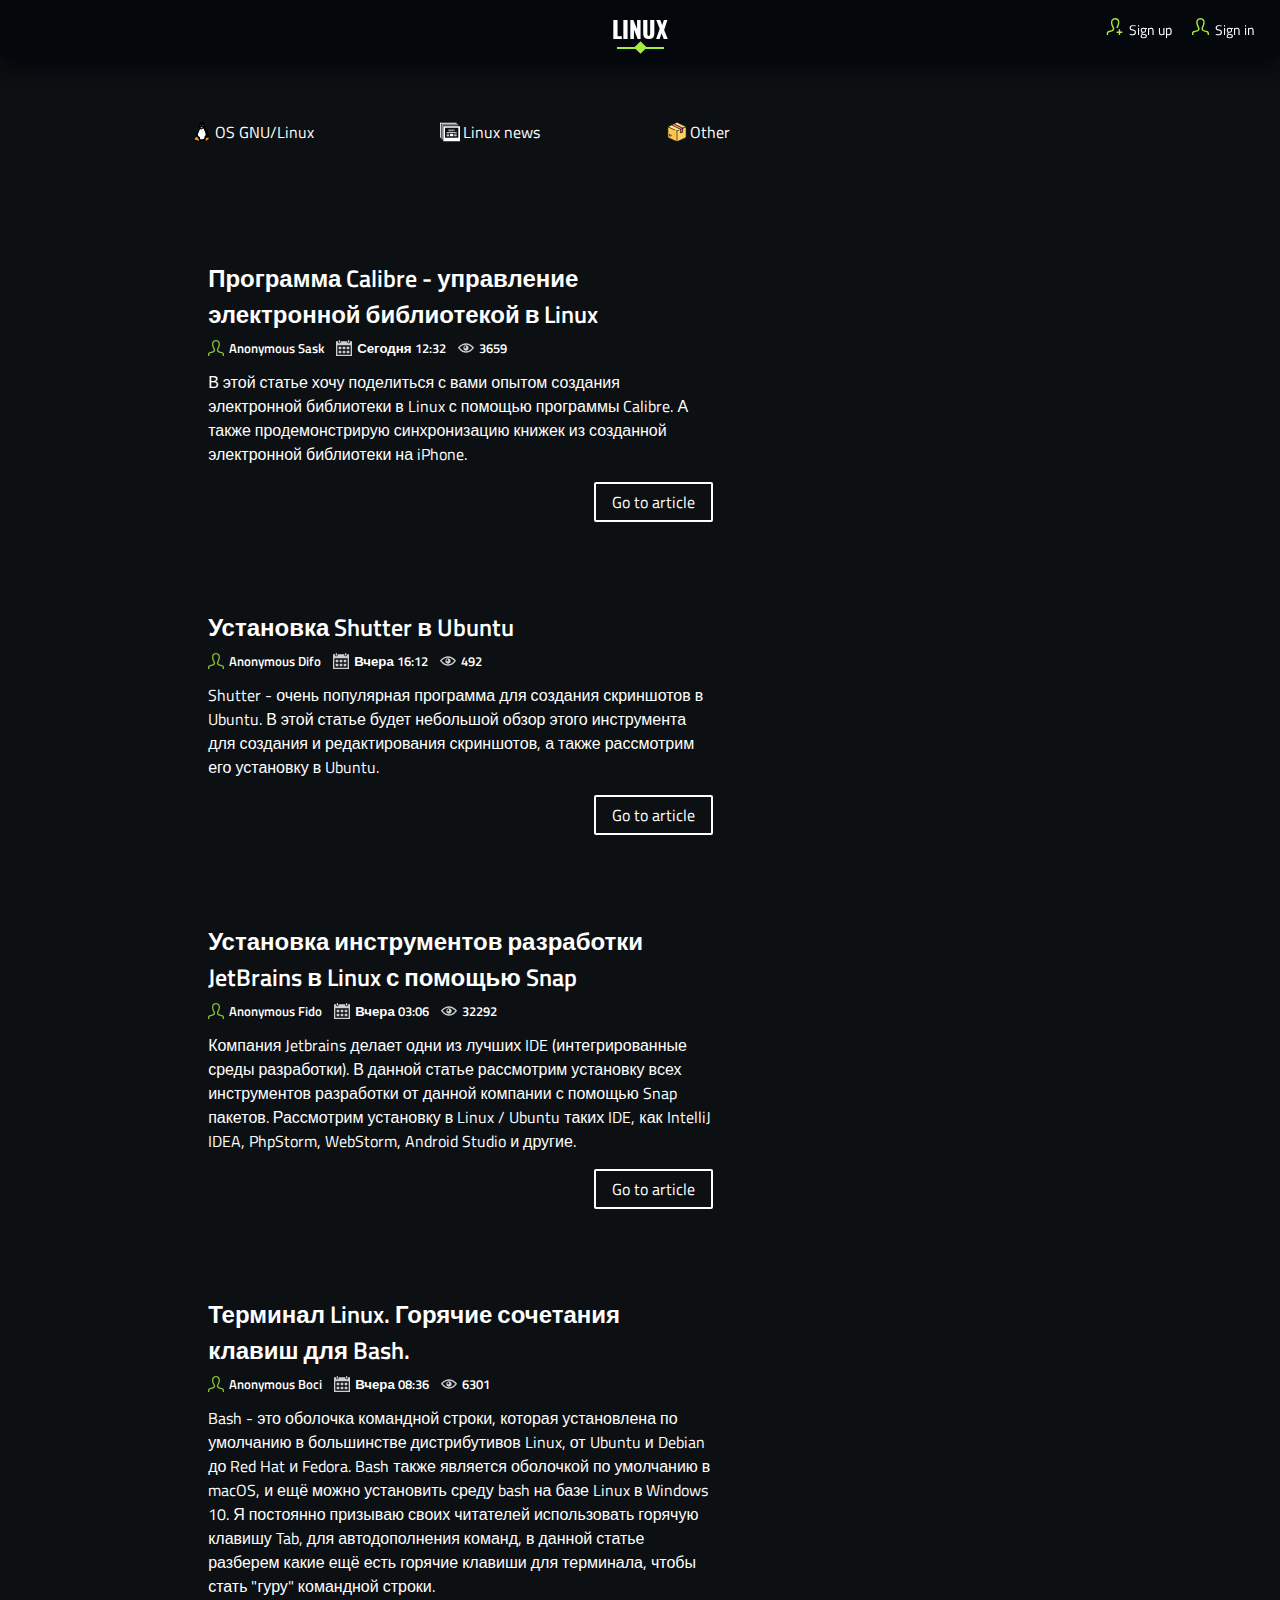
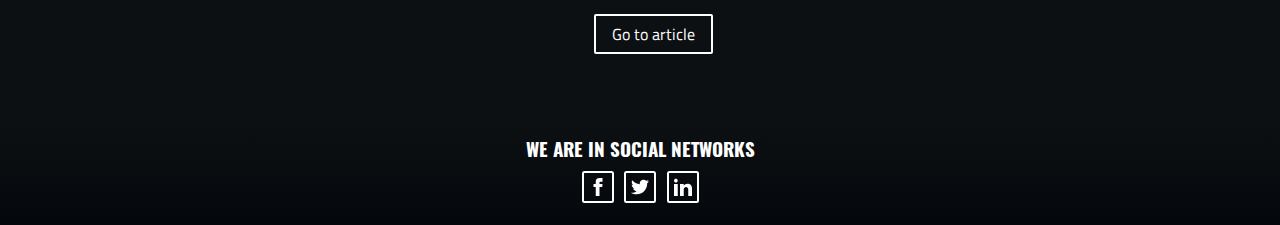
==== commit 758fcfe1: "Добавил блок в окне регистрации о восстановления пароля" ====
--- a/main.html
+++ b/main.html
@@ -64,14 +64,14 @@
             </button>
         </header>
 
-        <div class="window-registration">
-            <div class="window-registration__body">
-                <div class="window-registration__content">
-                    <div class="window-registration-back-close">
-                        <button type="button" class="window-registration-close-btn">close</button>
-                    </div>
-                    <h3 class="window-registration__title">Login</h3>
-                    <form class="window-registration__forms" action="index.html">
+        <div class="window-registration window-registration-sign">
+            <div class="window-registration-sign__body">
+                <div class="window-registration-sign__content">
+                    <div class="window-registration-sign-back-close">
+                        <button type="button" class="window-registration-close-btn window-close-btn">close</button>
+                    </div>
+                    <h3 class="window-registration-sign__title">Login</h3>
+                    <form class="window-registration__forms window-registration-sign__forms" action="index.html">
                         <div class="window-registration__forms-fullname">
                             <input type="text" class="forms-fullname" placeholder="Full name">
                         </div>
@@ -84,18 +84,45 @@
                         <div class="window-registration__forms-email">
                             <input type="password" class="forms-password" placeholder="Confirm password">
                         </div>
-                        <div class="window-registration__forms-back-btn">
-                            <button class="window-registration__forms-btn" type="submit">Login</button>
+                        <div class="window-registration__forms-back-btn window-forms-back-btn">
+                            <button class="window-registration__forms-btn window-forms-btn" type="submit">Login</button>
                         </div>
                     </form>
-                    <div class="window-registration__already">
-                        <p>
-                            Already registered? <br> <a role="button" class="window-registration__already-link link-sign-in main-link">Sign in!</a>
-                        </p>
-                    </div>
-                </div>
-            </div>
-        </div>    
+                    <div class="window-registration-sign__already">
+                        <p>
+                            Already registered? <br> <a role="button" class="window-registration-sign__already-link link-sign-in">Sign in!</a>
+                        </p>
+                    </div>
+                </div>
+            </div>
+        </div>
+    
+        <div class="window-sign window-registration-sign">
+            <div class="window-registration-sign__body">
+                <div class="window-registration-sign__content">
+                    <div class="window-registration-sign-back-close">
+                        <button type="button" class="window-sign-close-btn window-close-btn">close</button>
+                    </div>
+                    <h3 class="window-registration-sign__title">Sign in</h3>
+                    <form class="window-sign__forms window-registration-sign__forms" action="index.html">
+                        <div class="window-sign__forms-email">
+                            <input type="email" class="forms-email" placeholder="Email">
+                        </div>
+                        <div class="window-sign__forms-password">
+                            <input type="password" class="forms-password" placeholder="Password">
+                        </div>
+                        <div class="window-sign__forms-back-btn window-forms-back-btn">
+                            <button class="window-sign__forms-btn window-forms-btn" type="submit">Sign in</button>
+                        </div>
+                    </form>
+                    <div class="window-registration-sign__already">
+                        <p>
+                            Don't have an account yet? <br> <a role="button" class="window-registration-sign__already-link link-registration">Register now!</a>
+                        </p>
+                    </div>
+                </div>
+            </div>
+        </div>   
 
         <div class="sidebar">
             <ul class="sidebar__items">
--- a/css/main.css
+++ b/css/main.css
@@ -212,8 +212,8 @@
   width: 30%;
   right: -30%;
   position: fixed;
-  -webkit-transition: all 0.45s;
-  transition: all 0.45s;
+  -webkit-transition: right 0.45s;
+  transition: right 0.45s;
   background-color: #04070b;
   overflow: scroll;
 }
@@ -260,6 +260,7 @@
   -webkit-box-align: center;
       -ms-flex-align: center;
           align-items: center;
+  cursor: pointer;
 }
 
 .sidebar__item:last-child {
@@ -600,11 +601,17 @@
   font-size: 14px;
   width: 90%;
   text-align: center;
+  -webkit-transition: background-color 0.3s;
+  transition: background-color 0.3s;
   outline: none;
   padding: 10px 30px;
   border: 0;
   margin-bottom: 20px;
   border-radius: 25px;
+}
+
+.window-registration-sign__forms input:focus {
+  background-color: #d9d9d9;
 }
 
 .window-registration-sign__content {
@@ -672,6 +679,8 @@
   -webkit-box-pack: center;
       -ms-flex-pack: center;
           justify-content: center;
+  font-size: 14px;
+  font-family: "Open Sans", sans-serif;
   margin-bottom: 20px;
 }
 
@@ -751,6 +760,22 @@
   }
 }
 
+.password-forgot {
+  display: -webkit-box;
+  display: -ms-flexbox;
+  display: flex;
+  -webkit-box-pack: end;
+      -ms-flex-pack: end;
+          justify-content: flex-end;
+  margin-bottom: 15px;
+}
+
+.password-forgot-link {
+  color: #a6eb3f;
+  font-size: 12px;
+  font-family: "Open Sans", sans-serif;
+}
+
 .main__intro {
   padding-top: 120px;
   position: relative;
